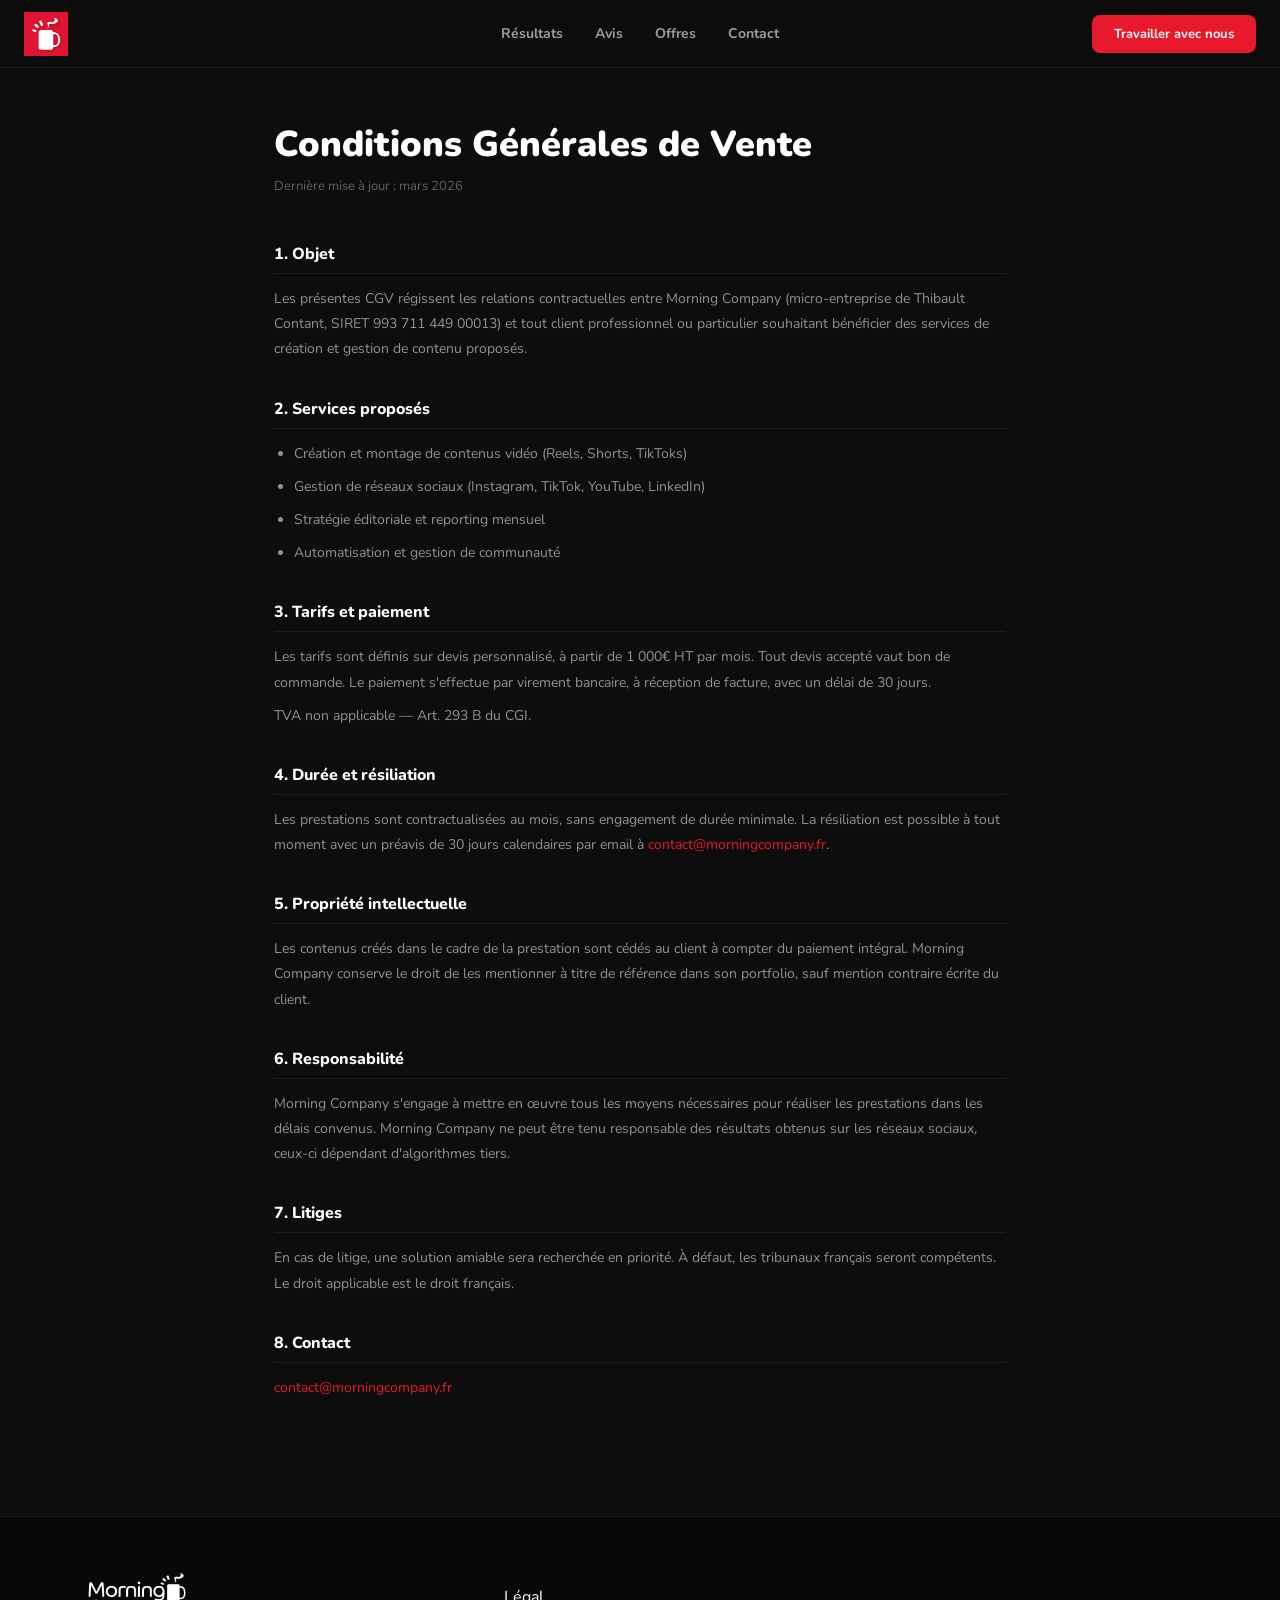
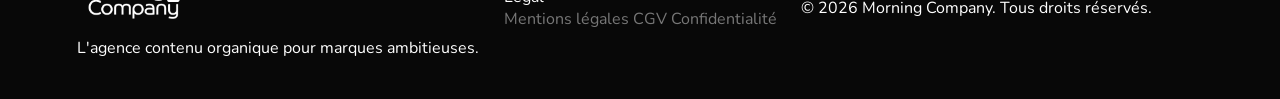
==== cgv.html @ da299df4 "feat: calendly embeded + navigation + legal terms" ====
<!DOCTYPE html>
<html lang="fr">
<head>
<meta charset="UTF-8">
<meta name="viewport" content="width=device-width, initial-scale=1.0">
<title>CGV - Morning Company</title>
<link rel="icon" type="image/png" href="images/morning/logo-tasse.png">
<link href="https://fonts.googleapis.com/css2?family=Nunito:wght@400;600;700;800;900&display=swap" rel="stylesheet">
<link rel="stylesheet" href="style.css">
<style>
.legal-page { max-width: 780px; margin: 0 auto; padding: 120px 24px 80px; }
.legal-page h1 { font-size: 36px; font-weight: 900; color: var(--white); margin-bottom: 8px; }
.legal-page .updated { font-size: 13px; color: rgba(255,255,255,.35); margin-bottom: 48px; }
.legal-section { margin-bottom: 36px; }
.legal-section h2 { font-size: 16px; font-weight: 800; color: var(--white); margin-bottom: 12px; padding-bottom: 8px; border-bottom: 1px solid var(--border); }
.legal-section p, .legal-section li { font-size: 14px; color: rgba(255,255,255,.55); line-height: 1.8; margin-bottom: 8px; }
.legal-section ul { padding-left: 20px; }
.legal-section a { color: var(--red); text-decoration: none; }
</style>
</head>
<body>
<nav id="navbar" class="scrolled">
  <a href="index.html" class="nav-logo">
    <img class="logo-desktop" src="images/morning/logo-tasse.png" alt="Morning Company">
  </a>
  <div class="nav-links">
    <a href="index.html#resultats">Résultats</a>
    <a href="index.html#avis-section">Avis</a>
    <a href="index.html#offres">Offres</a>
    <a href="index.html#contact">Contact</a>
  </div>
  <div class="nav-right">
    <a href="https://calendly.com/contact-morningcompany/30min" target="_blank" class="nav-cta">Travailler avec nous</a>
  </div>
</nav>

<div class="legal-page">
  <h1>Conditions Générales de Vente</h1>
  <p class="updated">Dernière mise à jour : mars 2026</p>

  <div class="legal-section">
    <h2>1. Objet</h2>
    <p>Les présentes CGV régissent les relations contractuelles entre Morning Company (micro-entreprise de Thibault Contant, SIRET 993 711 449 00013) et tout client professionnel ou particulier souhaitant bénéficier des services de création et gestion de contenu proposés.</p>
  </div>

  <div class="legal-section">
    <h2>2. Services proposés</h2>
    <ul>
      <li>Création et montage de contenus vidéo (Reels, Shorts, TikToks)</li>
      <li>Gestion de réseaux sociaux (Instagram, TikTok, YouTube, LinkedIn)</li>
      <li>Stratégie éditoriale et reporting mensuel</li>
      <li>Automatisation et gestion de communauté</li>
    </ul>
  </div>

  <div class="legal-section">
    <h2>3. Tarifs et paiement</h2>
    <p>Les tarifs sont définis sur devis personnalisé, à partir de 1 000€ HT par mois. Tout devis accepté vaut bon de commande. Le paiement s'effectue par virement bancaire, à réception de facture, avec un délai de 30 jours.</p>
    <p>TVA non applicable — Art. 293 B du CGI.</p>
  </div>

  <div class="legal-section">
    <h2>4. Durée et résiliation</h2>
    <p>Les prestations sont contractualisées au mois, sans engagement de durée minimale. La résiliation est possible à tout moment avec un préavis de 30 jours calendaires par email à <a href="mailto:contact@morningcompany.fr">contact@morningcompany.fr</a>.</p>
  </div>

  <div class="legal-section">
    <h2>5. Propriété intellectuelle</h2>
    <p>Les contenus créés dans le cadre de la prestation sont cédés au client à compter du paiement intégral. Morning Company conserve le droit de les mentionner à titre de référence dans son portfolio, sauf mention contraire écrite du client.</p>
  </div>

  <div class="legal-section">
    <h2>6. Responsabilité</h2>
    <p>Morning Company s'engage à mettre en œuvre tous les moyens nécessaires pour réaliser les prestations dans les délais convenus. Morning Company ne peut être tenu responsable des résultats obtenus sur les réseaux sociaux, ceux-ci dépendant d'algorithmes tiers.</p>
  </div>

  <div class="legal-section">
    <h2>7. Litiges</h2>
    <p>En cas de litige, une solution amiable sera recherchée en priorité. À défaut, les tribunaux français seront compétents. Le droit applicable est le droit français.</p>
  </div>

  <div class="legal-section">
    <h2>8. Contact</h2>
    <p><a href="mailto:contact@morningcompany.fr">contact@morningcompany.fr</a></p>
  </div>
</div>

<footer>
  <div class="footer-col">
    <div class="footer-logo"><img src="images/morning/logo-complet.png" alt="Morning Company"></div>
    <p class="footer-tagline">L'agence contenu organique pour marques ambitieuses.</p>
  </div>
  <div class="footer-col">
    <div class="footer-col-title">Légal</div>
    <a href="mentions-legales.html">Mentions légales</a>
    <a href="cgv.html">CGV</a>
    <a href="confidentialite.html">Confidentialité</a>
  </div>
  <div class="footer-bottom"><span>© 2026 Morning Company. Tous droits réservés.</span></div>
</footer>
</body>
</html>
---- style.css ----
@import url('https://fonts.googleapis.com/css2?family=Nunito:wght@400;500;600;700;800;900&display=swap');

:root {
  --red: #E8192C;
  --dark: #0D0D0D;
  --panel: #141414;
  --white: #fff;
  --gray: #F5F5F2;
  --border: rgba(255,255,255,0.07);
  --font: 'Nunito', sans-serif;
}
* { box-sizing: border-box; margin: 0; padding: 0; }
html { scroll-behavior: smooth; }
body { font-family: var(--font); background: var(--dark); color: var(--white); overflow-x: hidden; }

/* ── NAV : grid 3 colonnes pour centrage parfait ── */
nav {
  position: fixed; top: 0; left: 0; right: 0; z-index: 200;
  height: 68px; padding: 0 24px;
  display: flex;
  align-items: center;
  justify-content: space-between;
  transition: background .3s;
}
nav.scrolled { background: rgba(13,13,13,0.97); backdrop-filter: blur(14px); border-bottom: 1px solid var(--border); }
.nav-logo { text-decoration: none; display: flex; align-items: center; }
.logo-desktop { height: 44px; width: auto; display: block; object-fit: contain; }
.logo-mobile  { height: 44px; width: auto; display: none;  object-fit: contain; }
.nav-links {
  display: flex; gap: 32px;
  position: absolute; left: 50%; transform: translateX(-50%);
}
.nav-links a { font-size: 14px; font-weight: 700; color: rgba(255,255,255,.6); text-decoration: none; transition: color .2s; white-space: nowrap; }
.nav-links a:hover { color: var(--white); }
.nav-right { display: flex; align-items: center; gap: 10px; }
.nav-btn-client { font-size: 13px; font-weight: 700; color: rgba(255,255,255,.7); border: 1px solid rgba(255,255,255,.25); padding: 9px 18px; border-radius: 8px; text-decoration: none; transition: all .2s; white-space: nowrap; }
.nav-btn-client:hover { border-color: rgba(255,255,255,.6); color: var(--white); }
.nav-cta { font-size: 13px; font-weight: 700; background: var(--red); color: var(--white); padding: 10px 22px; border-radius: 8px; text-decoration: none; transition: opacity .2s; white-space: nowrap; }
.nav-cta:hover { opacity: .85; }
.nav-burger { display: none; flex-direction: column; gap: 5px; cursor: pointer; background: none; border: none; padding: 4px; }
.nav-burger span { width: 24px; height: 2px; background: var(--white); border-radius: 2px; display: block; }

/* ── HERO ── */
.hero {
  position: relative;
  width: 100vw;
  height: 100vh;
  display: flex; align-items: center; justify-content: center;
  text-align: center; overflow: hidden;
  margin: 0;
  padding: 0;
}

/* BG CAROUSEL - 3 lignes de vidéos */
.bg-carousel {
  position: absolute; inset: 0;
  overflow: hidden; z-index: 0;
  display: flex;
  flex-direction: column;
  gap: 8px;
  padding: 8px 0;
}
.bg-track {
  display: flex;
  flex-shrink: 0;
  gap: 8px;
  width: max-content;
  height: calc((100% - 24px) / 3);
}
.bg-track:nth-child(1) { animation: scrollBg1 50s linear infinite; }
.bg-track:nth-child(2) { animation: scrollBg2 65s linear infinite; }
.bg-track:nth-child(3) { animation: scrollBg3 55s linear infinite; }
@keyframes scrollBg1 { 0%{transform:translateX(0)} 100%{transform:translateX(-50%)} }
@keyframes scrollBg2 { 0%{transform:translateX(-50%)} 100%{transform:translateX(0)} }
@keyframes scrollBg3 { 0%{transform:translateX(0)} 100%{transform:translateX(-50%)} }
.bg-track video {
  height: 100%;
  width: auto;
  aspect-ratio: 9 / 16;
  object-fit: cover;
  flex-shrink: 0;
  filter: brightness(0.55);
  border-radius: 10px;
}
.bg-carousel::after {
  content: "";
  position: absolute; inset: 0;
  background: radial-gradient(circle at center, rgba(13,13,13,0.2) 20%, rgba(13,13,13,0.88) 80%);
}

/* Overlays */
.hero-ov-dark   { position: absolute; inset: 0; background: rgba(0,0,0,.25); z-index: 2; }
.hero-ov-sides  { position: absolute; inset: 0; z-index: 2; background: linear-gradient(to right, rgba(13,13,13,.9) 0%, rgba(13,13,13,.1) 20%, transparent 40%, transparent 60%, rgba(13,13,13,.1) 80%, rgba(13,13,13,.9) 100%); }
.hero-ov-bottom { position: absolute; bottom: 0; left: 0; right: 0; height: 200px; z-index: 2; background: linear-gradient(to bottom, transparent, var(--dark)); }

/* Contenu hero */
.hero-content { position: relative; z-index: 10; padding: 0 5%; max-width: 860px; }
.hero h1 { font-weight: 900; font-size: clamp(32px, 4vw, 58px); line-height: 1.08; letter-spacing: -.02em; color: var(--white); margin-bottom: 18px; max-width: 560px; margin-left: auto; margin-right: auto; }
.hero h1 em { color: var(--red); font-style: normal; display: block; }
.hero-sub { font-size: clamp(12px, 1.1vw, 14px); color: rgba(255,255,255,.5); line-height: 1.4; max-width: 600px; margin: 0 auto 36px; white-space: nowrap; overflow: hidden; text-overflow: ellipsis; }
.hero-btns { display: flex; gap: 12px; justify-content: center; flex-wrap: wrap; }
.btn-red { font-size: 14px; font-weight: 700; background: var(--red); color: var(--white); padding: 14px 26px; border-radius: 8px; text-decoration: none; transition: opacity .2s; }
.btn-red:hover { opacity: .85; }
.btn-ghost { font-size: 14px; font-weight: 600; color: rgba(255,255,255,.65); border: 1px solid rgba(255,255,255,.2); padding: 14px 26px; border-radius: 8px; text-decoration: none; transition: all .2s; }
.btn-ghost:hover { border-color: rgba(255,255,255,.5); color: var(--white); }

/* Scroll hint */
.scroll-hint { position: absolute; bottom: 32px; left: 50%; transform: translateX(-50%); z-index: 10; transition: opacity .5s; }
.scroll-hint.hidden { opacity: 0; pointer-events: none; }
.scroll-arrow-wrap { width: 40px; height: 40px; border-radius: 50%; background: rgba(255,255,255,.1); border: 1px solid rgba(255,255,255,.2); display: flex; align-items: center; justify-content: center; animation: bounce 2s infinite; }
.scroll-arrow { width: 10px; height: 10px; border-right: 2px solid rgba(255,255,255,.7); border-bottom: 2px solid rgba(255,255,255,.7); transform: rotate(45deg); margin-top: -3px; }
@keyframes bounce { 0%,100%{transform:translateY(0)} 50%{transform:translateY(4px)} }
@keyframes fadeUp { from{opacity:0;transform:translateY(20px)} to{opacity:1;transform:translateY(0)} }

/* ── STATS ── */
.stats-bar { background: #111; border-top: 1px solid rgba(255,255,255,.05); padding: 28px 6%; display: flex; justify-content: space-around; flex-wrap: wrap; gap: 20px; }
.stat { text-align: center; }
.stat-n { font-weight: 900; font-size: 26px; color: var(--red); }
.stat-l { font-size: 12px; color: rgba(255,255,255,.3); margin-top: 4px; }

/* ── SECTIONS ── */
section { padding: 80px 6%; }
.section-dark { background: #0a0a0a; }
.section-gray { background: var(--gray); }
.s-label { font-size: 11px; font-weight: 700; text-transform: uppercase; letter-spacing: .12em; color: var(--red); margin-bottom: 10px; }
.s-label-w { color: rgba(255,255,255,.4); }
.s-label-dk { color: var(--red); }
.s-title { font-weight: 900; font-size: clamp(24px, 3.2vw, 46px); line-height: 1.1; margin-bottom: 14px; }
.s-title-w { color: var(--white); }
.s-title-dk { color: var(--dark); }
.s-sub { font-size: 15px; color: rgba(255,255,255,.4); line-height: 1.7; max-width: 520px; margin-bottom: 44px; }
.s-sub-dk { color: #666; }

/* ── SERVICES ── */
.svc-grid { display: grid; grid-template-columns: 1fr 1fr; gap: 0; border: 1px solid var(--border); border-radius: 16px; overflow: hidden; }
.svc { padding: 32px; border-right: 1px solid var(--border); border-bottom: 1px solid var(--border); transition: background .2s; }
.svc:hover { background: rgba(255,255,255,.03); }
.svc:nth-child(2n) { border-right: none; }
.svc:nth-child(3), .svc:nth-child(4) { border-bottom: none; }
.svc-icon { font-size: 24px; margin-bottom: 14px; }
.svc-name { font-size: 16px; font-weight: 800; color: var(--white); margin-bottom: 8px; }
.svc-desc { font-size: 13px; color: rgba(255,255,255,.4); line-height: 1.7; }

/* ── PORTFOLIO ── */
.port-grid { display: grid; grid-template-columns: repeat(auto-fill, minmax(170px, 1fr)); gap: 14px; }
.port-card { aspect-ratio: 9/16; border-radius: 14px; overflow: hidden; position: relative; cursor: pointer; background: #1a1a1a; transition: transform .25s, box-shadow .25s; }
.port-card:hover { transform: scale(1.03); box-shadow: 0 12px 40px rgba(0,0,0,.5); }
.port-thumb { position: absolute; inset: 0; width: 100%; height: 100%; object-fit: cover; object-position: center center; display: block; background: #1a1a1a; }
.port-bg-fallback { position: absolute; inset: 0; }
.port-overlay { position: absolute; inset: 0; z-index: 2; background: linear-gradient(to top, rgba(0,0,0,.9) 0%, transparent 50%); display: flex; flex-direction: column; justify-content: flex-end; padding: 14px; pointer-events: none; }
.port-client-name { font-size: 10px; color: rgba(255,255,255,.5); text-transform: uppercase; letter-spacing: .08em; margin-bottom: 3px; }
.port-stat { font-weight: 900; font-size: 20px; color: var(--white); line-height: 1; }
.port-label { font-size: 10px; color: rgba(255,255,255,.4); }
.port-card-cursor { position: absolute; inset: 0; z-index: 3; display: flex; align-items: center; justify-content: center; opacity: 0; transition: opacity .2s; pointer-events: none; }
.port-card-cursor-circle { width: 64px; height: 64px; border-radius: 50%; background: rgba(232,25,44,.9); display: flex; align-items: center; justify-content: center; font-size: 11px; font-weight: 800; color: var(--white); text-transform: uppercase; }
.port-card:hover .port-card-cursor { opacity: 1; }

/* ── POPUP ── */
.popup { position: fixed; inset: 0; z-index: 500; background: rgba(0,0,0,.93); backdrop-filter: blur(10px); display: none; flex-direction: column; }
.popup.open { display: flex; animation: fadeIn .2s ease; }
@keyframes fadeIn { from{opacity:0} to{opacity:1} }
.popup-hd { display: flex; align-items: center; justify-content: space-between; padding: 20px 5%; border-bottom: 1px solid var(--border); flex-shrink: 0; }
.popup-name { font-weight: 900; font-size: 22px; color: var(--white); }
.popup-meta { font-size: 13px; color: rgba(255,255,255,.4); margin-top: 3px; }
.popup-close { width: 40px; height: 40px; border-radius: 50%; background: rgba(255,255,255,.08); border: none; cursor: pointer; color: var(--white); font-size: 18px; display: flex; align-items: center; justify-content: center; transition: background .2s; }
.popup-close:hover { background: rgba(232,25,44,.6); }
.popup-body { flex: 1; overflow-y: auto; padding: 28px 5%; }
.popup-stats { display: flex; gap: 14px; flex-wrap: wrap; margin-bottom: 28px; }
.popup-stat { background: rgba(255,255,255,.05); border: 1px solid var(--border); border-radius: 10px; padding: 14px 20px; }
.popup-stat-n { font-weight: 900; font-size: 22px; color: var(--red); }
.popup-stat-l { font-size: 11px; color: rgba(255,255,255,.4); margin-top: 3px; }
.popup-vids-title { font-size: 12px; font-weight: 700; color: rgba(255,255,255,.4); text-transform: uppercase; letter-spacing: .1em; margin-bottom: 16px; }
.popup-vids-grid { display: grid; grid-template-columns: repeat(auto-fill, minmax(160px, 1fr)); gap: 12px; }
.popup-vid-card { aspect-ratio: 9/16; border-radius: 12px; overflow: hidden; position: relative; background: #1a1a1a; cursor: pointer; transition: transform .2s; }
.popup-vid-card:hover { transform: scale(1.03); }
.popup-vid-thumb { position: absolute; inset: 0; width: 100%; height: 100%; object-fit: cover; display: block; }
.popup-vid-card-ov { position: absolute; inset: 0; background: linear-gradient(to top, rgba(0,0,0,.7) 0%, transparent 50%); pointer-events: none; }
.popup-vid-play { position: absolute; top: 50%; left: 50%; transform: translate(-50%,-50%); width: 48px; height: 48px; border-radius: 50%; background: rgba(232,25,44,.9); display: flex; align-items: center; justify-content: center; opacity: 0; transition: opacity .2s; pointer-events: none; }
.popup-vid-play::after { content: ''; border-left: 16px solid #fff; border-top: 10px solid transparent; border-bottom: 10px solid transparent; margin-left: 3px; }
.popup-vid-card:hover .popup-vid-play { opacity: 1; }
.popup-vid-iframe { position: absolute; inset: 0; width: 100%; height: 100%; border: none; display: none; }
.popup-vid-card.playing .popup-vid-iframe { display: block; }
.popup-vid-card.playing .popup-vid-thumb, .popup-vid-card.playing .popup-vid-card-ov, .popup-vid-card.playing .popup-vid-play { display: none; }
.popup-loading { grid-column: 1/-1; text-align: center; padding: 40px; color: rgba(255,255,255,.4); font-size: 14px; }
.popup-no-vids { grid-column: 1/-1; border-radius: 12px; padding: 48px; text-align: center; background: rgba(255,255,255,.04); border: 1px dashed rgba(255,255,255,.1); }
.popup-no-vids p { font-size: 14px; color: rgba(255,255,255,.4); }

/* ── AVIS ── */
.avis-wrap { overflow: hidden; padding: 20px 0; }
.avis-track { display: flex; gap: 20px; width: max-content; animation: scrollAvis 40s linear infinite; align-items: center; padding: 10px 0; }
.avis-track:hover { animation-play-state: paused; }
@keyframes scrollAvis { 0%{transform:translateX(0)} 100%{transform:translateX(-50%)} }
.avis-img { flex-shrink: 0; height: 275px; width: auto; border-radius: 14px; object-fit: contain; background: var(--white); box-shadow: 0 4px 24px rgba(0,0,0,.08); cursor: pointer; transition: transform .3s ease, box-shadow .3s ease; }
.avis-img:hover { transform: scale(1.06); box-shadow: 0 12px 40px rgba(0,0,0,.18); }

/* ── OFFRES ── */
.pricing-wrap { display: grid; grid-template-columns: 1fr 1fr; gap: 1px; background: var(--border); border: 1px solid var(--border); border-radius: 16px; overflow: hidden; max-width: 960px; margin: 0 auto; }
.pricing-col { background: var(--panel); padding: 36px; }
.pricing-col-left { display: flex; flex-direction: column; justify-content: flex-start; }
.pricing-headline { font-weight: 900; font-size: clamp(18px, 2.5vw, 28px); color: var(--white); margin-bottom: 10px; line-height: 1.2; }
.pricing-headline em { color: var(--red); font-style: normal; }
.pricing-tagline { font-size: 14px; color: rgba(255,255,255,.45); line-height: 1.7; margin-bottom: 28px; }
.pricing-cta { display: inline-flex; align-items: center; gap: 8px; background: var(--red); color: var(--white); font-weight: 700; font-size: 14px; padding: 14px 24px; border-radius: 9px; text-decoration: none; transition: opacity .2s; width: fit-content; }
.pricing-cta:hover { opacity: .85; }
.pricing-col-right { display: flex; flex-direction: column; gap: 12px; }
.pricing-feat { display: flex; align-items: flex-start; gap: 12px; padding: 14px; background: rgba(255,255,255,.03); border: 1px solid var(--border); border-radius: 10px; transition: border-color .2s; }
.pricing-feat:hover { border-color: rgba(232,25,44,.25); }
.pricing-feat-icon { font-size: 18px; flex-shrink: 0; margin-top: 1px; }
.pricing-feat-text { font-size: 13px; font-weight: 600; color: var(--white); line-height: 1.5; }
.pricing-feat-sub { font-size: 12px; color: rgba(255,255,255,.4); margin-top: 2px; }

/* ── FAQ ── */
.faq-section { background: var(--gray); }
.faq-section .s-title { color: var(--dark); }
.faq-section .s-label { color: var(--red); }
.faq-grid {
  display: grid;
  grid-template-columns: 1fr 1fr;
  gap: 12px;
  margin-bottom: 40px;
}
.faq-col {
  display: flex;
  flex-direction: column;
  gap: 12px;
}
.faq-item {
  background: var(--white);
  border: 1px solid #e5e5e5;
  border-radius: 12px;
  overflow: hidden;
  cursor: pointer;
  transition: border-color .2s;
}
.faq-item:hover { border-color: #ccc; }
.faq-item.open { border-color: var(--red); }
.faq-q {
  font-weight: 700; font-size: 14px; color: var(--dark);
  display: flex; justify-content: space-between; align-items: center;
  gap: 8px; padding: 18px 20px;
}
.faq-q-chevron {
  flex-shrink: 0; color: var(--red); font-size: 11px;
  transition: transform .25s; display: inline-block;
}
.faq-item.open .faq-q-chevron { transform: rotate(180deg); }
.faq-a {
  font-size: 13px; color: #666; line-height: 1.7;
  max-height: 0; overflow: hidden;
  padding: 0 20px;
  transition: max-height .3s ease, padding .3s ease;
}
.faq-item.open .faq-a {
  max-height: 300px;
  padding: 0 20px 18px;
}
.faq-contact { background: var(--dark); border-radius: 14px; padding: 32px; display: flex; align-items: center; justify-content: space-between; flex-wrap: wrap; gap: 20px; }
.faq-contact-text { font-weight: 900; font-size: clamp(18px,2.5vw,26px); color: var(--white); margin-bottom: 6px; }
.faq-contact-sub { font-size: 14px; color: rgba(255,255,255,.45); }
.faq-contact-actions { display: flex; gap: 10px; flex-wrap: wrap; }
.faq-btn-cal { font-size: 14px; font-weight: 700; background: var(--red); color: var(--white); padding: 12px 22px; border-radius: 8px; text-decoration: none; transition: opacity .2s; }
.faq-btn-cal:hover { opacity: .85; }
.faq-btn-mail { font-size: 14px; font-weight: 700; background: transparent; color: var(--white); border: 1px solid rgba(255,255,255,.2); padding: 12px 22px; border-radius: 8px; text-decoration: none; transition: all .2s; }
.faq-btn-mail:hover { border-color: rgba(255,255,255,.5); }

/* ── FOOTER ── */
footer { background: #080808; padding: 40px 6%; display: grid; grid-template-columns: 1fr auto 1fr; align-items: center; gap: 24px; border-top: 1px solid var(--border); }
.footer-logo img { height: 80px; width: auto; object-fit: contain; display: block; }
.footer-sub { font-size: 11px; color: rgba(255,255,255,.22); margin-top: 6px; line-height: 1.6; }
.footer-links { display: flex; gap: 18px; flex-wrap: wrap; align-items: center; }
.footer-links a { font-size: 12px; color: rgba(255,255,255,.3); text-decoration: none; transition: color .2s; }
.footer-links a:hover { color: var(--white); }
.footer-socials { display: flex; gap: 10px; }
.footer-social { width: 40px; height: 40px; border-radius: 8px; background: rgba(255,255,255,.06); border: 1px solid var(--border); display: flex; align-items: center; justify-content: center; text-decoration: none; transition: background .25s, color .25s, border-color .25s, transform .2s; color: rgba(255,255,255,.5); }
.footer-social:hover { background: rgba(232,25,44,.15); border-color: rgba(232,25,44,.5); color: var(--white); transform: translateY(-2px); }

/* ── RESPONSIVE ── */
@media (max-width: 900px) {
  nav { grid-template-columns: auto 1fr auto; }
  .nav-links { display: none; }
  .nav-burger { display: flex; }
  .logo-desktop { display: none; }
  .logo-mobile { display: block; }
  .nav-links.open { display: flex !important; flex-direction: column; position: fixed; top: 68px; left: 0; right: 0; background: rgba(13,13,13,.98); padding: 24px 5% 32px; gap: 24px; border-bottom: 1px solid var(--border); z-index: 199; justify-content: flex-start; }
  .svc-grid { grid-template-columns: 1fr; }
  .svc:nth-child(2n) { border-right: 1px solid var(--border); }
  .svc:nth-child(3) { border-bottom: 1px solid var(--border); }
  .pricing-wrap { grid-template-columns: 1fr; }
  .faq-grid { grid-template-columns: 1fr; }
}
@media (max-width: 560px) {
  .hero h1 { font-size: clamp(28px, 8vw, 44px); }
  .nav-btn-client { display: none; }
  footer { grid-template-columns: 1fr 1fr; } .footer-col:first-child { grid-column: 1 / -1; } .footer-bottom { text-align: center; }
  
  .port-grid { grid-template-columns: repeat(auto-fill, minmax(130px, 1fr)); }
  .avis-img { height: 200px; }
}

.footer-discord {
  display: inline-flex; align-items: center; gap: 8px;
  background: #5865F2; color: #fff;
  font-family: var(--font); font-weight: 700; font-size: 13px;
  padding: 10px 18px; border-radius: 8px; margin-top: 6px;
  text-decoration: none; transition: opacity .2s, transform .2s;
  width: fit-content;
}
/* Optimisation connexion lente */
@media (prefers-reduced-motion: reduce) {
  .bg-track, .avis-track { animation-duration: 0.01ms !important; }
  * { transition-duration: 0.01ms !important; }
}
/* Image placeholder pendant chargement */
.port-thumb { background: #1a1a1a; }
.port-card[data-loaded="false"] .port-thumb { opacity: 0; }

/* Services sur section-gray - variante fond blanc */
.svc-light { background: var(--white) !important; border-color: #e5e5e5 !important; }
.svc-name-dk { color: var(--dark) !important; }
.svc-desc-dk { color: #666 !important; }

/* Footer - forcer blanc sur tous les liens */
footer a { color: rgba(255,255,255,.45); text-decoration: none; }
footer a:visited { color: rgba(255,255,255,.45); }
footer a:hover { color: var(--white); }
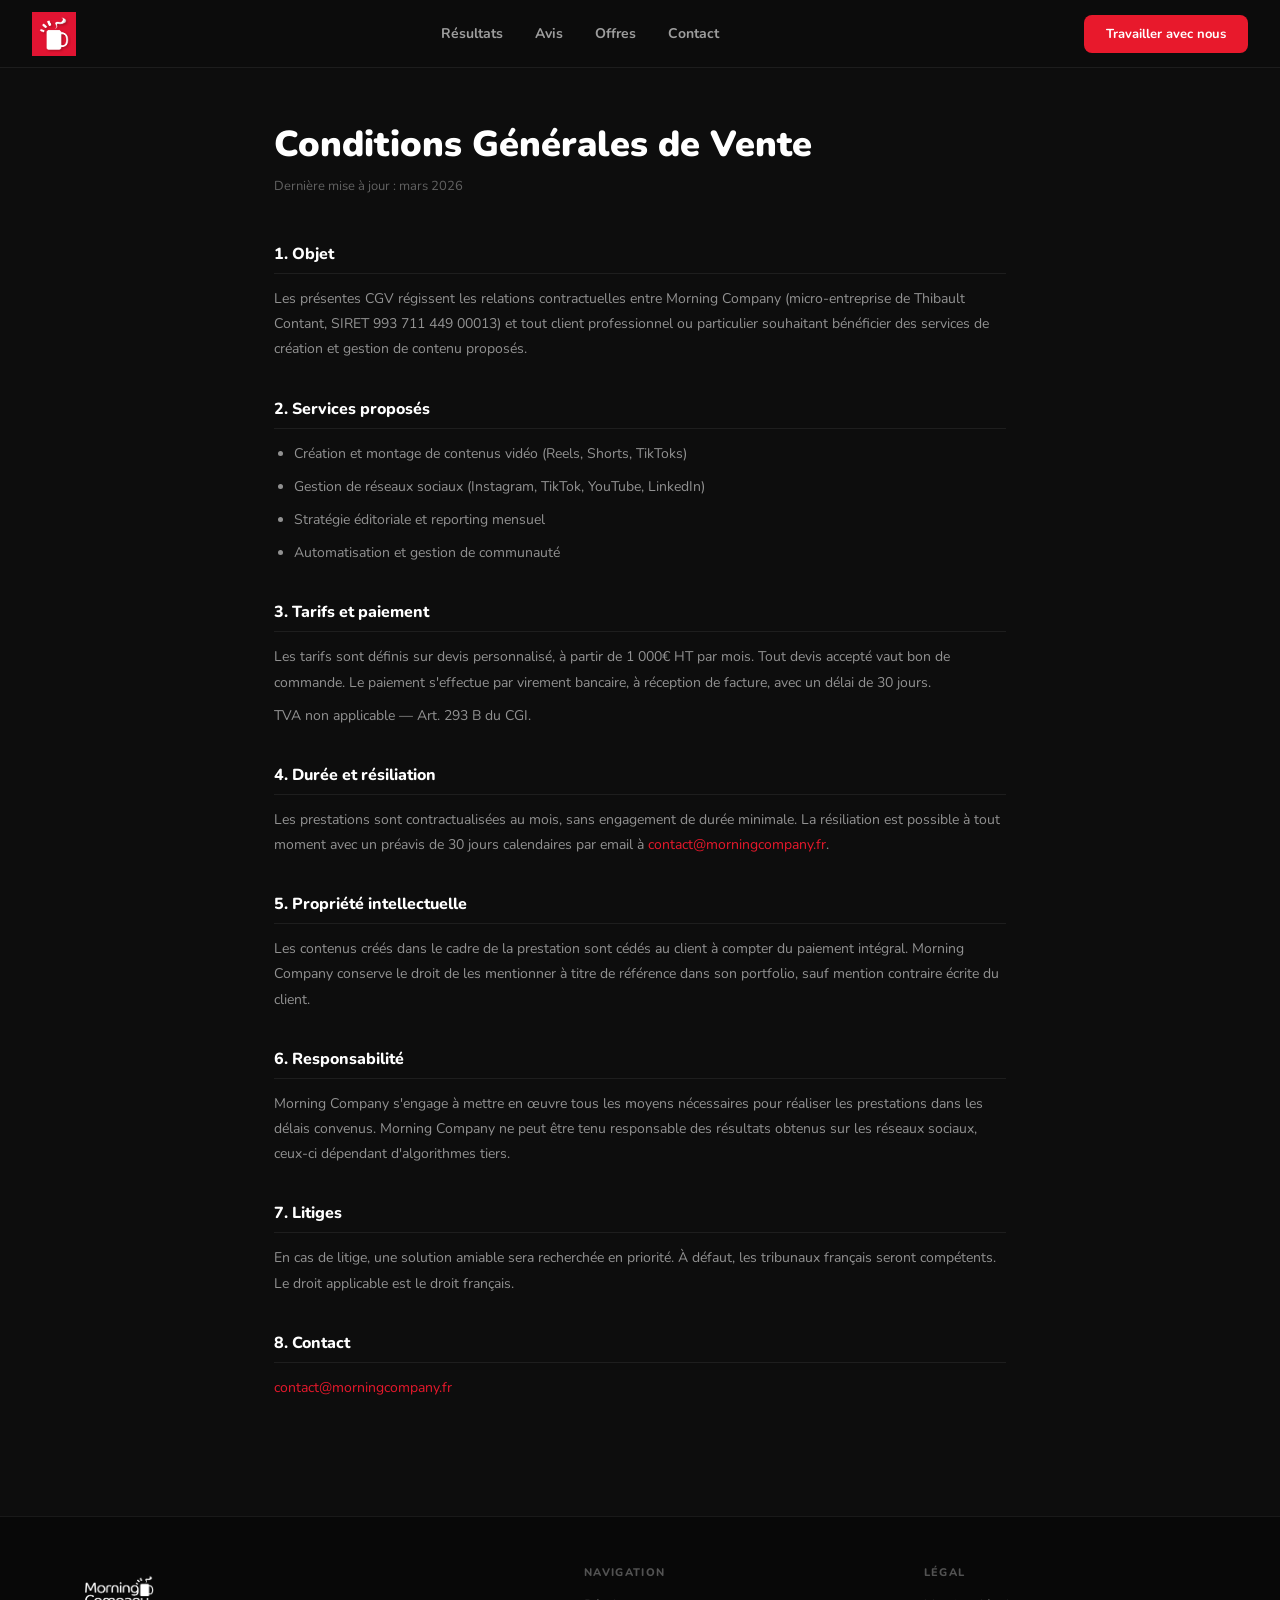
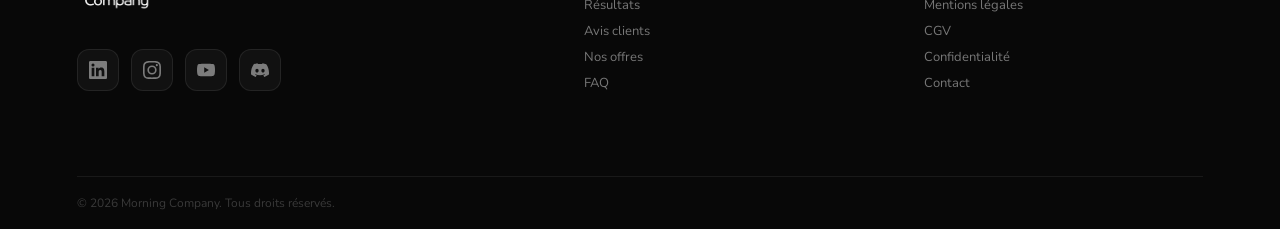
==== commit 75716d90: "feat: header and footer in others files" ====
--- a/cgv.html
+++ b/cgv.html
@@ -19,21 +19,8 @@
 </style>
 </head>
 <body>
-<nav id="navbar" class="scrolled">
-  <a href="index.html" class="nav-logo">
-    <img class="logo-desktop" src="images/morning/logo-tasse.png" alt="Morning Company">
-  </a>
-  <div class="nav-links">
-    <a href="index.html#resultats">Résultats</a>
-    <a href="index.html#avis-section">Avis</a>
-    <a href="index.html#offres">Offres</a>
-    <a href="index.html#contact">Contact</a>
-  </div>
-  <div class="nav-right">
-    <a href="https://calendly.com/contact-morningcompany/30min" target="_blank" class="nav-cta">Travailler avec nous</a>
-  </div>
-</nav>
-
+<script src="load.js"></script>
+<div id="header"></div>
 <div class="legal-page">
   <h1>Conditions Générales de Vente</h1>
   <p class="updated">Dernière mise à jour : mars 2026</p>
@@ -84,19 +71,7 @@
     <p><a href="mailto:contact@morningcompany.fr">contact@morningcompany.fr</a></p>
   </div>
 </div>
+  <div id="footer"></div>
 
-<footer>
-  <div class="footer-col">
-    <div class="footer-logo"><img src="images/morning/logo-complet.png" alt="Morning Company"></div>
-    <p class="footer-tagline">L'agence contenu organique pour marques ambitieuses.</p>
-  </div>
-  <div class="footer-col">
-    <div class="footer-col-title">Légal</div>
-    <a href="mentions-legales.html">Mentions légales</a>
-    <a href="cgv.html">CGV</a>
-    <a href="confidentialite.html">Confidentialité</a>
-  </div>
-  <div class="footer-bottom"><span>© 2026 Morning Company. Tous droits réservés.</span></div>
-</footer>
 </body>
 </html>
--- a/style.css
+++ b/style.css
@@ -13,313 +13,347 @@
 html { scroll-behavior: smooth; }
 body { font-family: var(--font); background: var(--dark); color: var(--white); overflow-x: hidden; }
 
-/* ── NAV : grid 3 colonnes pour centrage parfait ── */
+/* ── NAV ── */
 nav {
   position: fixed; top: 0; left: 0; right: 0; z-index: 200;
-  height: 68px; padding: 0 24px;
-  display: flex;
+  height: 68px; padding: 0 32px;
+  display: grid;
+  grid-template-columns: auto 1fr auto;
   align-items: center;
-  justify-content: space-between;
+  gap: 24px;
   transition: background .3s;
 }
 nav.scrolled { background: rgba(13,13,13,0.97); backdrop-filter: blur(14px); border-bottom: 1px solid var(--border); }
 .nav-logo { text-decoration: none; display: flex; align-items: center; }
 .logo-desktop { height: 44px; width: auto; display: block; object-fit: contain; }
 .logo-mobile  { height: 44px; width: auto; display: none;  object-fit: contain; }
-.nav-links {
-  display: flex; gap: 32px;
-  position: absolute; left: 50%; transform: translateX(-50%);
-}
+.nav-links { display: flex; gap: 32px; justify-content: center; }
 .nav-links a { font-size: 14px; font-weight: 700; color: rgba(255,255,255,.6); text-decoration: none; transition: color .2s; white-space: nowrap; }
 .nav-links a:hover { color: var(--white); }
-.nav-right { display: flex; align-items: center; gap: 10px; }
-.nav-btn-client { font-size: 13px; font-weight: 700; color: rgba(255,255,255,.7); border: 1px solid rgba(255,255,255,.25); padding: 9px 18px; border-radius: 8px; text-decoration: none; transition: all .2s; white-space: nowrap; }
-.nav-btn-client:hover { border-color: rgba(255,255,255,.6); color: var(--white); }
+.nav-right { display: flex; align-items: center; gap: 12px; justify-content: flex-end; }
 .nav-cta { font-size: 13px; font-weight: 700; background: var(--red); color: var(--white); padding: 10px 22px; border-radius: 8px; text-decoration: none; transition: opacity .2s; white-space: nowrap; }
 .nav-cta:hover { opacity: .85; }
-.nav-burger { display: none; flex-direction: column; gap: 5px; cursor: pointer; background: none; border: none; padding: 4px; }
+.nav-burger {
+  display: none;
+  flex-direction: column;
+  gap: 6px;
+  cursor: pointer;
+  background: none;
+  border: none;
+  padding: 4px;
+}
 .nav-burger span { width: 24px; height: 2px; background: var(--white); border-radius: 2px; display: block; }
 
 /* ── HERO ── */
 .hero {
-  position: relative;
-  width: 100vw;
-  height: 100vh;
+  position: relative; width: 100%; height: 100vh;
   display: flex; align-items: center; justify-content: center;
   text-align: center; overflow: hidden;
-  margin: 0;
-  padding: 0;
-}
-
-/* BG CAROUSEL - 3 lignes de vidéos */
-.bg-carousel {
-  position: absolute; inset: 0;
-  overflow: hidden; z-index: 0;
+}
+.bg-carousel { position: absolute; inset: 0; overflow: hidden; z-index: 0; display: flex; flex-direction: column; gap: 8px; padding: 8px 0; }
+.bg-track { display: flex; flex: 1; width: max-content; gap: 8px; }
+.bg-track:nth-child(1) { animation: scrollBg  50s linear infinite; }
+.bg-track:nth-child(2) { animation: scrollBg2 60s linear infinite; }
+.bg-track:nth-child(3) { animation: scrollBg  55s linear infinite; }
+.bg-track video { height: 100%; width: auto; aspect-ratio: 9/16; object-fit: cover; flex-shrink: 0; border-radius: 14px; filter: brightness(0.55); }
+@keyframes scrollBg  { 0%{transform:translateX(0)} 100%{transform:translateX(-50%)} }
+@keyframes scrollBg2 { 0%{transform:translateX(-50%)} 100%{transform:translateX(0)} }
+.bg-carousel::after { content:""; position:absolute; inset:0; background:radial-gradient(ellipse at center, rgba(13,13,13,0.4) 0%, rgba(13,13,13,0.85) 70%); z-index:1; }
+.hero-ov-dark   { position:absolute; inset:0; background:rgba(0,0,0,.25); z-index:2; }
+.hero-ov-sides  { position:absolute; inset:0; z-index:2; background:linear-gradient(to right, rgba(13,13,13,.9) 0%, rgba(13,13,13,.1) 20%, transparent 40%, transparent 60%, rgba(13,13,13,.1) 80%, rgba(13,13,13,.9) 100%); }
+.hero-ov-bottom { position:absolute; bottom:0; left:0; right:0; height:200px; z-index:2; background:linear-gradient(to bottom, transparent, var(--dark)); }
+.hero-content { position:relative; z-index:10; padding:0 5%; max-width:860px; }
+.hero h1 { font-weight:900; font-size:clamp(32px,4.2vw,64px); line-height:1.08; letter-spacing:-.02em; color:var(--white); margin-bottom:18px; white-space:nowrap; }
+.hero h1 em { color:var(--red); font-style:normal; display:block; }
+.hero-sub { font-size:clamp(13px,1.1vw,16px); color:rgba(255,255,255,.5); line-height:1.6; margin:0 auto 32px; white-space:nowrap; }
+.hero-btns { display:flex; gap:12px; justify-content:center; flex-wrap:wrap; }
+.btn-red { font-size:14px; font-weight:700; background:var(--red); color:var(--white); padding:14px 26px; border-radius:8px; text-decoration:none; transition:opacity .2s; }
+.btn-red:hover { opacity:.85; }
+.btn-ghost { font-size:14px; font-weight:600; color:rgba(255,255,255,.65); border:1px solid rgba(255,255,255,.2); padding:14px 26px; border-radius:8px; text-decoration:none; transition:all .2s; }
+.btn-ghost:hover { border-color:rgba(255,255,255,.5); color:var(--white); }
+.scroll-hint { position:absolute; bottom:32px; left:50%; transform:translateX(-50%); z-index:10; transition:opacity .5s; }
+.scroll-hint.hidden { opacity:0; pointer-events:none; }
+.scroll-arrow-wrap { width:40px; height:40px; border-radius:50%; background:rgba(255,255,255,.1); border:1px solid rgba(255,255,255,.2); display:flex; align-items:center; justify-content:center; animation:bounce 2s infinite; }
+.scroll-arrow { width:10px; height:10px; border-right:2px solid rgba(255,255,255,.7); border-bottom:2px solid rgba(255,255,255,.7); transform:rotate(45deg); margin-top:-3px; }
+@keyframes bounce { 0%,100%{transform:translateY(0)} 50%{transform:translateY(4px)} }
+@keyframes fadeUp { from{opacity:0;transform:translateY(20px)} to{opacity:1;transform:translateY(0)} }
+
+/* ── STATS ── */
+.stats-bar { background:#111; border-top:1px solid rgba(255,255,255,.05); padding:28px 6%; display:flex; justify-content:space-around; flex-wrap:wrap; gap:20px; }
+.stat { text-align:center; }
+.stat-n { font-weight:900; font-size:26px; color:var(--red); }
+.stat-l { font-size:12px; color:rgba(255,255,255,.3); margin-top:4px; }
+
+/* ── SECTIONS ── */
+section { padding:80px 6%; }
+.section-dark { background:#0a0a0a; }
+.section-gray { background:var(--gray); }
+.s-label { font-size:11px; font-weight:700; text-transform:uppercase; letter-spacing:.12em; color:var(--red); margin-bottom:10px; }
+.s-label-w { color:rgba(255,255,255,.4); }
+.s-label-dk { color:var(--red); }
+.s-title { font-weight:900; font-size:clamp(24px,3.2vw,46px); line-height:1.1; margin-bottom:14px; }
+.s-title-w { color:var(--white); }
+.s-title-dk { color:var(--dark); }
+.s-sub { font-size:15px; color:rgba(255,255,255,.4); line-height:1.7; max-width:520px; margin-bottom:44px; }
+.s-sub-dk { color:#666; }
+
+/* ── SERVICES ── */
+.svc-grid { display:grid; grid-template-columns:repeat(auto-fill, minmax(260px,1fr)); gap:12px; }
+.svc { padding:28px; border-radius:12px; border:1px solid var(--border); transition:background .2s; }
+.svc:hover { background:rgba(255,255,255,.03); }
+.svc-light { background:var(--white) !important; border:1px solid #e5e5e5 !important; }
+.svc-light:hover { background:#f9f9f9 !important; }
+.svc-icon { font-size:24px; margin-bottom:14px; }
+.svc-name { font-size:16px; font-weight:800; color:var(--white); margin-bottom:8px; }
+.svc-name-dk { color:var(--dark) !important; }
+.svc-desc { font-size:13px; color:rgba(255,255,255,.4); line-height:1.7; }
+.svc-desc-dk { color:#666 !important; }
+
+/* ── PORTFOLIO ── */
+.port-grid { display:grid; grid-template-columns:repeat(auto-fill, minmax(170px,1fr)); gap:14px; }
+.port-card { aspect-ratio:9/16; border-radius:14px; overflow:hidden; position:relative; cursor:pointer; background:#1a1a1a; transition:transform .25s, box-shadow .25s; }
+.port-card:hover { transform:scale(1.03); box-shadow:0 12px 40px rgba(0,0,0,.5); }
+.port-thumb { position:absolute; inset:0; width:100%; height:100%; object-fit:cover; display:block; background:#1a1a1a; }
+.port-overlay { position:absolute; inset:0; z-index:2; background:linear-gradient(to top, rgba(0,0,0,.9) 0%, transparent 50%); display:flex; flex-direction:column; justify-content:flex-end; padding:14px; pointer-events:none; }
+.port-client-name { font-size:10px; color:rgba(255,255,255,.5); text-transform:uppercase; letter-spacing:.08em; margin-bottom:3px; }
+.port-stat { font-weight:900; font-size:20px; color:var(--white); line-height:1; }
+.port-label { font-size:10px; color:rgba(255,255,255,.4); }
+.port-card-cursor { position:absolute; inset:0; z-index:3; display:flex; align-items:center; justify-content:center; opacity:0; transition:opacity .2s; pointer-events:none; }
+.port-card-cursor-circle { width:64px; height:64px; border-radius:50%; background:rgba(232,25,44,.9); display:flex; align-items:center; justify-content:center; font-size:18px; color:var(--white); }
+.port-card:hover .port-card-cursor { opacity:1; }
+
+/* ── AVIS ── */
+.avis-wrap { overflow:hidden; padding:10px 0; }
+.avis-track { display:flex; gap:20px; width:max-content; animation:scrollAvis 40s linear infinite; align-items:center; }
+.avis-track:hover { animation-play-state:paused; }
+@keyframes scrollAvis { 0%{transform:translateX(0)} 100%{transform:translateX(-50%)} }
+.avis-img { flex-shrink:0; height:275px; width:auto; border-radius:14px; object-fit:contain; background:var(--white); box-shadow:0 4px 24px rgba(0,0,0,.08); cursor:pointer; transition:transform .3s ease, box-shadow .3s ease; }
+.avis-img:hover { transform:scale(1.06); box-shadow:0 12px 40px rgba(0,0,0,.18); }
+
+/* ── OFFRES ── */
+.pricing-wrap { display:grid; grid-template-columns:1fr 1fr; gap:1px; background:var(--border); border:1px solid var(--border); border-radius:16px; overflow:hidden; max-width:960px; margin:0 auto; }
+.pricing-col { background:var(--panel); padding:36px; }
+.pricing-col-left { display:flex; flex-direction:column; justify-content:flex-start; }
+.pricing-headline { font-weight:900; font-size:clamp(18px,2.5vw,28px); color:var(--white); margin-bottom:10px; line-height:1.2; }
+.pricing-headline em { color:var(--red); font-style:normal; }
+.pricing-tagline { font-size:14px; color:rgba(255,255,255,.45); line-height:1.7; margin-bottom:16px; }
+.pricing-col-right { display:flex; flex-direction:column; gap:10px; }
+.pricing-feat { display:flex; align-items:flex-start; gap:12px; padding:12px; background:rgba(255,255,255,.03); border:1px solid var(--border); border-radius:10px; transition:border-color .2s; }
+.pricing-feat:hover { border-color:rgba(232,25,44,.25); }
+.pricing-feat-icon { font-size:18px; flex-shrink:0; margin-top:1px; }
+.pricing-feat-text { font-size:13px; font-weight:600; color:var(--white); line-height:1.5; }
+.pricing-feat-sub { font-size:12px; color:rgba(255,255,255,.4); margin-top:2px; }
+
+/* ── FAQ ── */
+.faq-section { background:var(--gray); }
+.faq-section .s-title { color:var(--dark); }
+.faq-grid { display:grid; grid-template-columns:1fr 1fr; gap:12px; margin-bottom:40px; }
+.faq-col { display:flex; flex-direction:column; gap:12px; }
+.faq-col a { display:block; }
+.faq-item { background:var(--white); border:1px solid #e5e5e5; border-radius:12px; overflow:hidden; cursor:pointer; transition:border-color .2s; width:100%; }
+.faq-item:hover { border-color:#ccc; }
+.faq-item.open { border-color:var(--red); }
+.faq-q { font-weight:700; font-size:14px; color:var(--dark); display:flex; justify-content:space-between; align-items:center; gap:8px; padding:18px 20px; }
+.faq-q-chevron { flex-shrink:0; color:var(--red); font-size:11px; transition:transform .25s; display:inline-block; }
+.faq-item.open .faq-q-chevron { transform:rotate(180deg); }
+.faq-a { font-size:13px; color:#666; line-height:1.7; max-height:0; overflow:hidden; padding:0 20px; transition:max-height .3s ease, padding .3s ease; }
+.faq-item.open .faq-a { max-height:300px; padding:0 20px 18px; }
+.faq-contact { background:var(--dark); border-radius:14px; padding:32px; display:flex; align-items:center; justify-content:space-between; flex-wrap:wrap; gap:20px; }
+.faq-contact-text { font-weight:900; font-size:clamp(18px,2.5vw,26px); color:var(--white); margin-bottom:6px; }
+.faq-contact-sub { font-size:14px; color:rgba(255,255,255,.45); }
+.faq-contact-actions { display:flex; gap:10px; flex-wrap:wrap; }
+.faq-btn-cal { font-size:14px; font-weight:700; background:var(--red); color:var(--white); padding:12px 22px; border-radius:8px; text-decoration:none; transition:opacity .2s; }
+.faq-btn-cal:hover { opacity:.85; }
+.faq-btn-mail { font-size:14px; font-weight:700; background:transparent; color:var(--white); border:1px solid rgba(255,255,255,.2); padding:12px 22px; border-radius:8px; text-decoration:none; transition:all .2s; }
+.faq-btn-mail:hover { border-color:rgba(255,255,255,.5); }
+
+/* ── FOOTER ── */
+footer {
+  background: #080808;
+  border-top: 1px solid var(--border);
+  padding: 48px 6% 0;
+
+  display: grid;
+  grid-template-columns: 1.6fr 1fr 1fr;
+  gap: 60px;
+  align-items: start;
+}
+
+/* COLONNES */
+.footer-col {
   display: flex;
   flex-direction: column;
   gap: 8px;
-  padding: 8px 0;
-}
-.bg-track {
+}
+
+.footer-col a {
+  font-size: 13px;
+  color: rgba(255,255,255,.45);
+  text-decoration: none;
+  width: fit-content;
+  transition: color .2s;
+}
+
+.footer-col a:hover {
+  color: var(--white);
+}
+
+/* TITRES */
+.footer-col-title {
+  font-size: 11px;
+  font-weight: 800;
+  text-transform: uppercase;
+  letter-spacing: .12em;
+  color: rgba(255,255,255,.3);
+  margin-bottom: 8px;
+}
+
+/* LOGO */
+.footer-logo {
+  margin-bottom: 8px;
+}
+
+.footer-logo img {
+  height: 56px;
+  width: auto;
+  display: block;
+}
+
+/* SOCIALS */
+.footer-socials {
   display: flex;
+  gap: 12px;
+  flex-wrap: wrap;
+  margin-top: 12px;
+}
+
+/* BOUTONS */
+.footer-social {
+  width: 42px;
+  height: 42px;
+  min-width: 42px;
+
+  display: flex;
+  align-items: center;
+  justify-content: center;
+
+  border-radius: 12px;
+
+  background: rgba(255,255,255,0.04);
+  border: 1px solid rgba(255,255,255,0.08);
+
+  color: rgba(255,255,255,0.6);
+  text-decoration: none;
+
+  transition: all 0.25s ease;
+}
+
+/* IMPORTANT : FIX SVG */
+.footer-social svg {
+  width: 18px;
+  height: 18px;
+  display: block; /* 🔥 FIX CLÉ */
   flex-shrink: 0;
-  gap: 8px;
-  width: max-content;
-  height: calc((100% - 24px) / 3);
-}
-.bg-track:nth-child(1) { animation: scrollBg1 50s linear infinite; }
-.bg-track:nth-child(2) { animation: scrollBg2 65s linear infinite; }
-.bg-track:nth-child(3) { animation: scrollBg3 55s linear infinite; }
-@keyframes scrollBg1 { 0%{transform:translateX(0)} 100%{transform:translateX(-50%)} }
-@keyframes scrollBg2 { 0%{transform:translateX(-50%)} 100%{transform:translateX(0)} }
-@keyframes scrollBg3 { 0%{transform:translateX(0)} 100%{transform:translateX(-50%)} }
-.bg-track video {
-  height: 100%;
-  width: auto;
-  aspect-ratio: 9 / 16;
-  object-fit: cover;
-  flex-shrink: 0;
-  filter: brightness(0.55);
-  border-radius: 10px;
-}
-.bg-carousel::after {
-  content: "";
-  position: absolute; inset: 0;
-  background: radial-gradient(circle at center, rgba(13,13,13,0.2) 20%, rgba(13,13,13,0.88) 80%);
-}
-
-/* Overlays */
-.hero-ov-dark   { position: absolute; inset: 0; background: rgba(0,0,0,.25); z-index: 2; }
-.hero-ov-sides  { position: absolute; inset: 0; z-index: 2; background: linear-gradient(to right, rgba(13,13,13,.9) 0%, rgba(13,13,13,.1) 20%, transparent 40%, transparent 60%, rgba(13,13,13,.1) 80%, rgba(13,13,13,.9) 100%); }
-.hero-ov-bottom { position: absolute; bottom: 0; left: 0; right: 0; height: 200px; z-index: 2; background: linear-gradient(to bottom, transparent, var(--dark)); }
-
-/* Contenu hero */
-.hero-content { position: relative; z-index: 10; padding: 0 5%; max-width: 860px; }
-.hero h1 { font-weight: 900; font-size: clamp(32px, 4vw, 58px); line-height: 1.08; letter-spacing: -.02em; color: var(--white); margin-bottom: 18px; max-width: 560px; margin-left: auto; margin-right: auto; }
-.hero h1 em { color: var(--red); font-style: normal; display: block; }
-.hero-sub { font-size: clamp(12px, 1.1vw, 14px); color: rgba(255,255,255,.5); line-height: 1.4; max-width: 600px; margin: 0 auto 36px; white-space: nowrap; overflow: hidden; text-overflow: ellipsis; }
-.hero-btns { display: flex; gap: 12px; justify-content: center; flex-wrap: wrap; }
-.btn-red { font-size: 14px; font-weight: 700; background: var(--red); color: var(--white); padding: 14px 26px; border-radius: 8px; text-decoration: none; transition: opacity .2s; }
-.btn-red:hover { opacity: .85; }
-.btn-ghost { font-size: 14px; font-weight: 600; color: rgba(255,255,255,.65); border: 1px solid rgba(255,255,255,.2); padding: 14px 26px; border-radius: 8px; text-decoration: none; transition: all .2s; }
-.btn-ghost:hover { border-color: rgba(255,255,255,.5); color: var(--white); }
-
-/* Scroll hint */
-.scroll-hint { position: absolute; bottom: 32px; left: 50%; transform: translateX(-50%); z-index: 10; transition: opacity .5s; }
-.scroll-hint.hidden { opacity: 0; pointer-events: none; }
-.scroll-arrow-wrap { width: 40px; height: 40px; border-radius: 50%; background: rgba(255,255,255,.1); border: 1px solid rgba(255,255,255,.2); display: flex; align-items: center; justify-content: center; animation: bounce 2s infinite; }
-.scroll-arrow { width: 10px; height: 10px; border-right: 2px solid rgba(255,255,255,.7); border-bottom: 2px solid rgba(255,255,255,.7); transform: rotate(45deg); margin-top: -3px; }
-@keyframes bounce { 0%,100%{transform:translateY(0)} 50%{transform:translateY(4px)} }
-@keyframes fadeUp { from{opacity:0;transform:translateY(20px)} to{opacity:1;transform:translateY(0)} }
-
-/* ── STATS ── */
-.stats-bar { background: #111; border-top: 1px solid rgba(255,255,255,.05); padding: 28px 6%; display: flex; justify-content: space-around; flex-wrap: wrap; gap: 20px; }
-.stat { text-align: center; }
-.stat-n { font-weight: 900; font-size: 26px; color: var(--red); }
-.stat-l { font-size: 12px; color: rgba(255,255,255,.3); margin-top: 4px; }
-
-/* ── SECTIONS ── */
-section { padding: 80px 6%; }
-.section-dark { background: #0a0a0a; }
-.section-gray { background: var(--gray); }
-.s-label { font-size: 11px; font-weight: 700; text-transform: uppercase; letter-spacing: .12em; color: var(--red); margin-bottom: 10px; }
-.s-label-w { color: rgba(255,255,255,.4); }
-.s-label-dk { color: var(--red); }
-.s-title { font-weight: 900; font-size: clamp(24px, 3.2vw, 46px); line-height: 1.1; margin-bottom: 14px; }
-.s-title-w { color: var(--white); }
-.s-title-dk { color: var(--dark); }
-.s-sub { font-size: 15px; color: rgba(255,255,255,.4); line-height: 1.7; max-width: 520px; margin-bottom: 44px; }
-.s-sub-dk { color: #666; }
-
-/* ── SERVICES ── */
-.svc-grid { display: grid; grid-template-columns: 1fr 1fr; gap: 0; border: 1px solid var(--border); border-radius: 16px; overflow: hidden; }
-.svc { padding: 32px; border-right: 1px solid var(--border); border-bottom: 1px solid var(--border); transition: background .2s; }
-.svc:hover { background: rgba(255,255,255,.03); }
-.svc:nth-child(2n) { border-right: none; }
-.svc:nth-child(3), .svc:nth-child(4) { border-bottom: none; }
-.svc-icon { font-size: 24px; margin-bottom: 14px; }
-.svc-name { font-size: 16px; font-weight: 800; color: var(--white); margin-bottom: 8px; }
-.svc-desc { font-size: 13px; color: rgba(255,255,255,.4); line-height: 1.7; }
-
-/* ── PORTFOLIO ── */
-.port-grid { display: grid; grid-template-columns: repeat(auto-fill, minmax(170px, 1fr)); gap: 14px; }
-.port-card { aspect-ratio: 9/16; border-radius: 14px; overflow: hidden; position: relative; cursor: pointer; background: #1a1a1a; transition: transform .25s, box-shadow .25s; }
-.port-card:hover { transform: scale(1.03); box-shadow: 0 12px 40px rgba(0,0,0,.5); }
-.port-thumb { position: absolute; inset: 0; width: 100%; height: 100%; object-fit: cover; object-position: center center; display: block; background: #1a1a1a; }
-.port-bg-fallback { position: absolute; inset: 0; }
-.port-overlay { position: absolute; inset: 0; z-index: 2; background: linear-gradient(to top, rgba(0,0,0,.9) 0%, transparent 50%); display: flex; flex-direction: column; justify-content: flex-end; padding: 14px; pointer-events: none; }
-.port-client-name { font-size: 10px; color: rgba(255,255,255,.5); text-transform: uppercase; letter-spacing: .08em; margin-bottom: 3px; }
-.port-stat { font-weight: 900; font-size: 20px; color: var(--white); line-height: 1; }
-.port-label { font-size: 10px; color: rgba(255,255,255,.4); }
-.port-card-cursor { position: absolute; inset: 0; z-index: 3; display: flex; align-items: center; justify-content: center; opacity: 0; transition: opacity .2s; pointer-events: none; }
-.port-card-cursor-circle { width: 64px; height: 64px; border-radius: 50%; background: rgba(232,25,44,.9); display: flex; align-items: center; justify-content: center; font-size: 11px; font-weight: 800; color: var(--white); text-transform: uppercase; }
-.port-card:hover .port-card-cursor { opacity: 1; }
-
-/* ── POPUP ── */
-.popup { position: fixed; inset: 0; z-index: 500; background: rgba(0,0,0,.93); backdrop-filter: blur(10px); display: none; flex-direction: column; }
-.popup.open { display: flex; animation: fadeIn .2s ease; }
-@keyframes fadeIn { from{opacity:0} to{opacity:1} }
-.popup-hd { display: flex; align-items: center; justify-content: space-between; padding: 20px 5%; border-bottom: 1px solid var(--border); flex-shrink: 0; }
-.popup-name { font-weight: 900; font-size: 22px; color: var(--white); }
-.popup-meta { font-size: 13px; color: rgba(255,255,255,.4); margin-top: 3px; }
-.popup-close { width: 40px; height: 40px; border-radius: 50%; background: rgba(255,255,255,.08); border: none; cursor: pointer; color: var(--white); font-size: 18px; display: flex; align-items: center; justify-content: center; transition: background .2s; }
-.popup-close:hover { background: rgba(232,25,44,.6); }
-.popup-body { flex: 1; overflow-y: auto; padding: 28px 5%; }
-.popup-stats { display: flex; gap: 14px; flex-wrap: wrap; margin-bottom: 28px; }
-.popup-stat { background: rgba(255,255,255,.05); border: 1px solid var(--border); border-radius: 10px; padding: 14px 20px; }
-.popup-stat-n { font-weight: 900; font-size: 22px; color: var(--red); }
-.popup-stat-l { font-size: 11px; color: rgba(255,255,255,.4); margin-top: 3px; }
-.popup-vids-title { font-size: 12px; font-weight: 700; color: rgba(255,255,255,.4); text-transform: uppercase; letter-spacing: .1em; margin-bottom: 16px; }
-.popup-vids-grid { display: grid; grid-template-columns: repeat(auto-fill, minmax(160px, 1fr)); gap: 12px; }
-.popup-vid-card { aspect-ratio: 9/16; border-radius: 12px; overflow: hidden; position: relative; background: #1a1a1a; cursor: pointer; transition: transform .2s; }
-.popup-vid-card:hover { transform: scale(1.03); }
-.popup-vid-thumb { position: absolute; inset: 0; width: 100%; height: 100%; object-fit: cover; display: block; }
-.popup-vid-card-ov { position: absolute; inset: 0; background: linear-gradient(to top, rgba(0,0,0,.7) 0%, transparent 50%); pointer-events: none; }
-.popup-vid-play { position: absolute; top: 50%; left: 50%; transform: translate(-50%,-50%); width: 48px; height: 48px; border-radius: 50%; background: rgba(232,25,44,.9); display: flex; align-items: center; justify-content: center; opacity: 0; transition: opacity .2s; pointer-events: none; }
-.popup-vid-play::after { content: ''; border-left: 16px solid #fff; border-top: 10px solid transparent; border-bottom: 10px solid transparent; margin-left: 3px; }
-.popup-vid-card:hover .popup-vid-play { opacity: 1; }
-.popup-vid-iframe { position: absolute; inset: 0; width: 100%; height: 100%; border: none; display: none; }
-.popup-vid-card.playing .popup-vid-iframe { display: block; }
-.popup-vid-card.playing .popup-vid-thumb, .popup-vid-card.playing .popup-vid-card-ov, .popup-vid-card.playing .popup-vid-play { display: none; }
-.popup-loading { grid-column: 1/-1; text-align: center; padding: 40px; color: rgba(255,255,255,.4); font-size: 14px; }
-.popup-no-vids { grid-column: 1/-1; border-radius: 12px; padding: 48px; text-align: center; background: rgba(255,255,255,.04); border: 1px dashed rgba(255,255,255,.1); }
-.popup-no-vids p { font-size: 14px; color: rgba(255,255,255,.4); }
-
-/* ── AVIS ── */
-.avis-wrap { overflow: hidden; padding: 20px 0; }
-.avis-track { display: flex; gap: 20px; width: max-content; animation: scrollAvis 40s linear infinite; align-items: center; padding: 10px 0; }
-.avis-track:hover { animation-play-state: paused; }
-@keyframes scrollAvis { 0%{transform:translateX(0)} 100%{transform:translateX(-50%)} }
-.avis-img { flex-shrink: 0; height: 275px; width: auto; border-radius: 14px; object-fit: contain; background: var(--white); box-shadow: 0 4px 24px rgba(0,0,0,.08); cursor: pointer; transition: transform .3s ease, box-shadow .3s ease; }
-.avis-img:hover { transform: scale(1.06); box-shadow: 0 12px 40px rgba(0,0,0,.18); }
-
-/* ── OFFRES ── */
-.pricing-wrap { display: grid; grid-template-columns: 1fr 1fr; gap: 1px; background: var(--border); border: 1px solid var(--border); border-radius: 16px; overflow: hidden; max-width: 960px; margin: 0 auto; }
-.pricing-col { background: var(--panel); padding: 36px; }
-.pricing-col-left { display: flex; flex-direction: column; justify-content: flex-start; }
-.pricing-headline { font-weight: 900; font-size: clamp(18px, 2.5vw, 28px); color: var(--white); margin-bottom: 10px; line-height: 1.2; }
-.pricing-headline em { color: var(--red); font-style: normal; }
-.pricing-tagline { font-size: 14px; color: rgba(255,255,255,.45); line-height: 1.7; margin-bottom: 28px; }
-.pricing-cta { display: inline-flex; align-items: center; gap: 8px; background: var(--red); color: var(--white); font-weight: 700; font-size: 14px; padding: 14px 24px; border-radius: 9px; text-decoration: none; transition: opacity .2s; width: fit-content; }
-.pricing-cta:hover { opacity: .85; }
-.pricing-col-right { display: flex; flex-direction: column; gap: 12px; }
-.pricing-feat { display: flex; align-items: flex-start; gap: 12px; padding: 14px; background: rgba(255,255,255,.03); border: 1px solid var(--border); border-radius: 10px; transition: border-color .2s; }
-.pricing-feat:hover { border-color: rgba(232,25,44,.25); }
-.pricing-feat-icon { font-size: 18px; flex-shrink: 0; margin-top: 1px; }
-.pricing-feat-text { font-size: 13px; font-weight: 600; color: var(--white); line-height: 1.5; }
-.pricing-feat-sub { font-size: 12px; color: rgba(255,255,255,.4); margin-top: 2px; }
-
-/* ── FAQ ── */
-.faq-section { background: var(--gray); }
-.faq-section .s-title { color: var(--dark); }
-.faq-section .s-label { color: var(--red); }
-.faq-grid {
-  display: grid;
-  grid-template-columns: 1fr 1fr;
-  gap: 12px;
-  margin-bottom: 40px;
-}
-.faq-col {
-  display: flex;
-  flex-direction: column;
-  gap: 12px;
-}
-.faq-item {
-  background: var(--white);
-  border: 1px solid #e5e5e5;
-  border-radius: 12px;
-  overflow: hidden;
-  cursor: pointer;
-  transition: border-color .2s;
-}
-.faq-item:hover { border-color: #ccc; }
-.faq-item.open { border-color: var(--red); }
-.faq-q {
-  font-weight: 700; font-size: 14px; color: var(--dark);
-  display: flex; justify-content: space-between; align-items: center;
-  gap: 8px; padding: 18px 20px;
-}
-.faq-q-chevron {
-  flex-shrink: 0; color: var(--red); font-size: 11px;
-  transition: transform .25s; display: inline-block;
-}
-.faq-item.open .faq-q-chevron { transform: rotate(180deg); }
-.faq-a {
-  font-size: 13px; color: #666; line-height: 1.7;
-  max-height: 0; overflow: hidden;
-  padding: 0 20px;
-  transition: max-height .3s ease, padding .3s ease;
-}
-.faq-item.open .faq-a {
-  max-height: 300px;
-  padding: 0 20px 18px;
-}
-.faq-contact { background: var(--dark); border-radius: 14px; padding: 32px; display: flex; align-items: center; justify-content: space-between; flex-wrap: wrap; gap: 20px; }
-.faq-contact-text { font-weight: 900; font-size: clamp(18px,2.5vw,26px); color: var(--white); margin-bottom: 6px; }
-.faq-contact-sub { font-size: 14px; color: rgba(255,255,255,.45); }
-.faq-contact-actions { display: flex; gap: 10px; flex-wrap: wrap; }
-.faq-btn-cal { font-size: 14px; font-weight: 700; background: var(--red); color: var(--white); padding: 12px 22px; border-radius: 8px; text-decoration: none; transition: opacity .2s; }
-.faq-btn-cal:hover { opacity: .85; }
-.faq-btn-mail { font-size: 14px; font-weight: 700; background: transparent; color: var(--white); border: 1px solid rgba(255,255,255,.2); padding: 12px 22px; border-radius: 8px; text-decoration: none; transition: all .2s; }
-.faq-btn-mail:hover { border-color: rgba(255,255,255,.5); }
-
-/* ── FOOTER ── */
-footer { background: #080808; padding: 40px 6%; display: grid; grid-template-columns: 1fr auto 1fr; align-items: center; gap: 24px; border-top: 1px solid var(--border); }
-.footer-logo img { height: 80px; width: auto; object-fit: contain; display: block; }
-.footer-sub { font-size: 11px; color: rgba(255,255,255,.22); margin-top: 6px; line-height: 1.6; }
-.footer-links { display: flex; gap: 18px; flex-wrap: wrap; align-items: center; }
-.footer-links a { font-size: 12px; color: rgba(255,255,255,.3); text-decoration: none; transition: color .2s; }
-.footer-links a:hover { color: var(--white); }
-.footer-socials { display: flex; gap: 10px; }
-.footer-social { width: 40px; height: 40px; border-radius: 8px; background: rgba(255,255,255,.06); border: 1px solid var(--border); display: flex; align-items: center; justify-content: center; text-decoration: none; transition: background .25s, color .25s, border-color .25s, transform .2s; color: rgba(255,255,255,.5); }
-.footer-social:hover { background: rgba(232,25,44,.15); border-color: rgba(232,25,44,.5); color: var(--white); transform: translateY(-2px); }
+  transition: transform 0.25s ease;
+}
+
+/* HOVER */
+.footer-social:hover {
+  background: linear-gradient(135deg, rgba(232,25,44,0.2), rgba(232,25,44,0.05));
+  border-color: rgba(232,25,44,0.6);
+  color: #fff;
+
+  transform: translateY(-3px) scale(1.05);
+  box-shadow: 0 8px 20px rgba(232,25,44,0.25);
+}
+
+.footer-social:hover svg {
+  transform: scale(1.1);
+}
+
+/* BOTTOM */
+.footer-bottom {
+  grid-column: 1 / -1;
+  padding: 18px 0;
+  margin-top: 24px;
+  border-top: 1px solid var(--border);
+  font-size: 12px;
+  color: rgba(255,255,255,.2);
+}
+
+/* =========================
+   RESPONSIVE
+========================= */
+
+/* TABLET */
+@media (max-width: 900px) {
+  footer {
+    grid-template-columns: 1fr 1fr;
+    gap: 40px;
+  }
+}
+
+/* MOBILE */
+@media (max-width: 600px) {
+  footer {
+    grid-template-columns: 1fr;
+    gap: 30px;
+  }
+
+  .footer-logo img {
+    height: 48px;
+  }
+
+  .footer-social {
+    width: 38px;
+    height: 38px;
+  }
+
+  .footer-social svg {
+    width: 16px;
+    height: 16px;
+  }
+}
+/* ── SERVICES LIGHT ── */
+.svc-light { background:var(--white) !important; border:1px solid #e5e5e5 !important; border-radius:12px !important; }
 
 /* ── RESPONSIVE ── */
 @media (max-width: 900px) {
-  nav { grid-template-columns: auto 1fr auto; }
-  .nav-links { display: none; }
-  .nav-burger { display: flex; }
-  .logo-desktop { display: none; }
-  .logo-mobile { display: block; }
-  .nav-links.open { display: flex !important; flex-direction: column; position: fixed; top: 68px; left: 0; right: 0; background: rgba(13,13,13,.98); padding: 24px 5% 32px; gap: 24px; border-bottom: 1px solid var(--border); z-index: 199; justify-content: flex-start; }
-  .svc-grid { grid-template-columns: 1fr; }
-  .svc:nth-child(2n) { border-right: 1px solid var(--border); }
-  .svc:nth-child(3) { border-bottom: 1px solid var(--border); }
-  .pricing-wrap { grid-template-columns: 1fr; }
-  .faq-grid { grid-template-columns: 1fr; }
-}
+  .nav-links { display:none; }
+  .nav-burger { display:flex; }
+  .logo-desktop { display:none; }
+  .logo-mobile { display:block; }
+  .svc-grid { grid-template-columns:1fr; }
+  .pricing-wrap { grid-template-columns:1fr; }
+  .faq-grid { grid-template-columns:1fr; }
+  footer { grid-template-columns:1fr; gap:32px; }
+
+  .nav-links.open {
+    display:flex;
+    flex-direction:column;
+    align-items:center;
+    justify-content:center;
+    position:fixed;
+    top:0; left:0; right:0; bottom:0;
+    background:var(--dark);
+    z-index:300;
+    gap:32px;
+  }
+  .nav-links.open a {
+    font-size:28px;
+    font-weight:900;
+    color:var(--white);
+    text-decoration:none;
+    transition:color .2s;
+  }
+  .nav-links.open a:hover { color:var(--red); }
+}
+
 @media (max-width: 560px) {
-  .hero h1 { font-size: clamp(28px, 8vw, 44px); }
-  .nav-btn-client { display: none; }
-  footer { grid-template-columns: 1fr 1fr; } .footer-col:first-child { grid-column: 1 / -1; } .footer-bottom { text-align: center; }
-  
-  .port-grid { grid-template-columns: repeat(auto-fill, minmax(130px, 1fr)); }
-  .avis-img { height: 200px; }
-}
-
-.footer-discord {
-  display: inline-flex; align-items: center; gap: 8px;
-  background: #5865F2; color: #fff;
-  font-family: var(--font); font-weight: 700; font-size: 13px;
-  padding: 10px 18px; border-radius: 8px; margin-top: 6px;
-  text-decoration: none; transition: opacity .2s, transform .2s;
-  width: fit-content;
-}
-/* Optimisation connexion lente */
-@media (prefers-reduced-motion: reduce) {
-  .bg-track, .avis-track { animation-duration: 0.01ms !important; }
-  * { transition-duration: 0.01ms !important; }
-}
-/* Image placeholder pendant chargement */
-.port-thumb { background: #1a1a1a; }
-.port-card[data-loaded="false"] .port-thumb { opacity: 0; }
-
-/* Services sur section-gray - variante fond blanc */
-.svc-light { background: var(--white) !important; border-color: #e5e5e5 !important; }
-.svc-name-dk { color: var(--dark) !important; }
-.svc-desc-dk { color: #666 !important; }
-
-/* Footer - forcer blanc sur tous les liens */
-footer a { color: rgba(255,255,255,.45); text-decoration: none; }
-footer a:visited { color: rgba(255,255,255,.45); }
-footer a:hover { color: var(--white); }
+  .hero h1 { font-size:clamp(28px,8vw,44px); white-space:normal; }
+  .hero-sub { white-space:normal; }
+  .nav-cta { display:none; }
+  .port-grid { grid-template-columns:repeat(auto-fill, minmax(130px,1fr)); }
+  .avis-img { height:200px; }
+  footer { grid-template-columns:1fr; }
+}
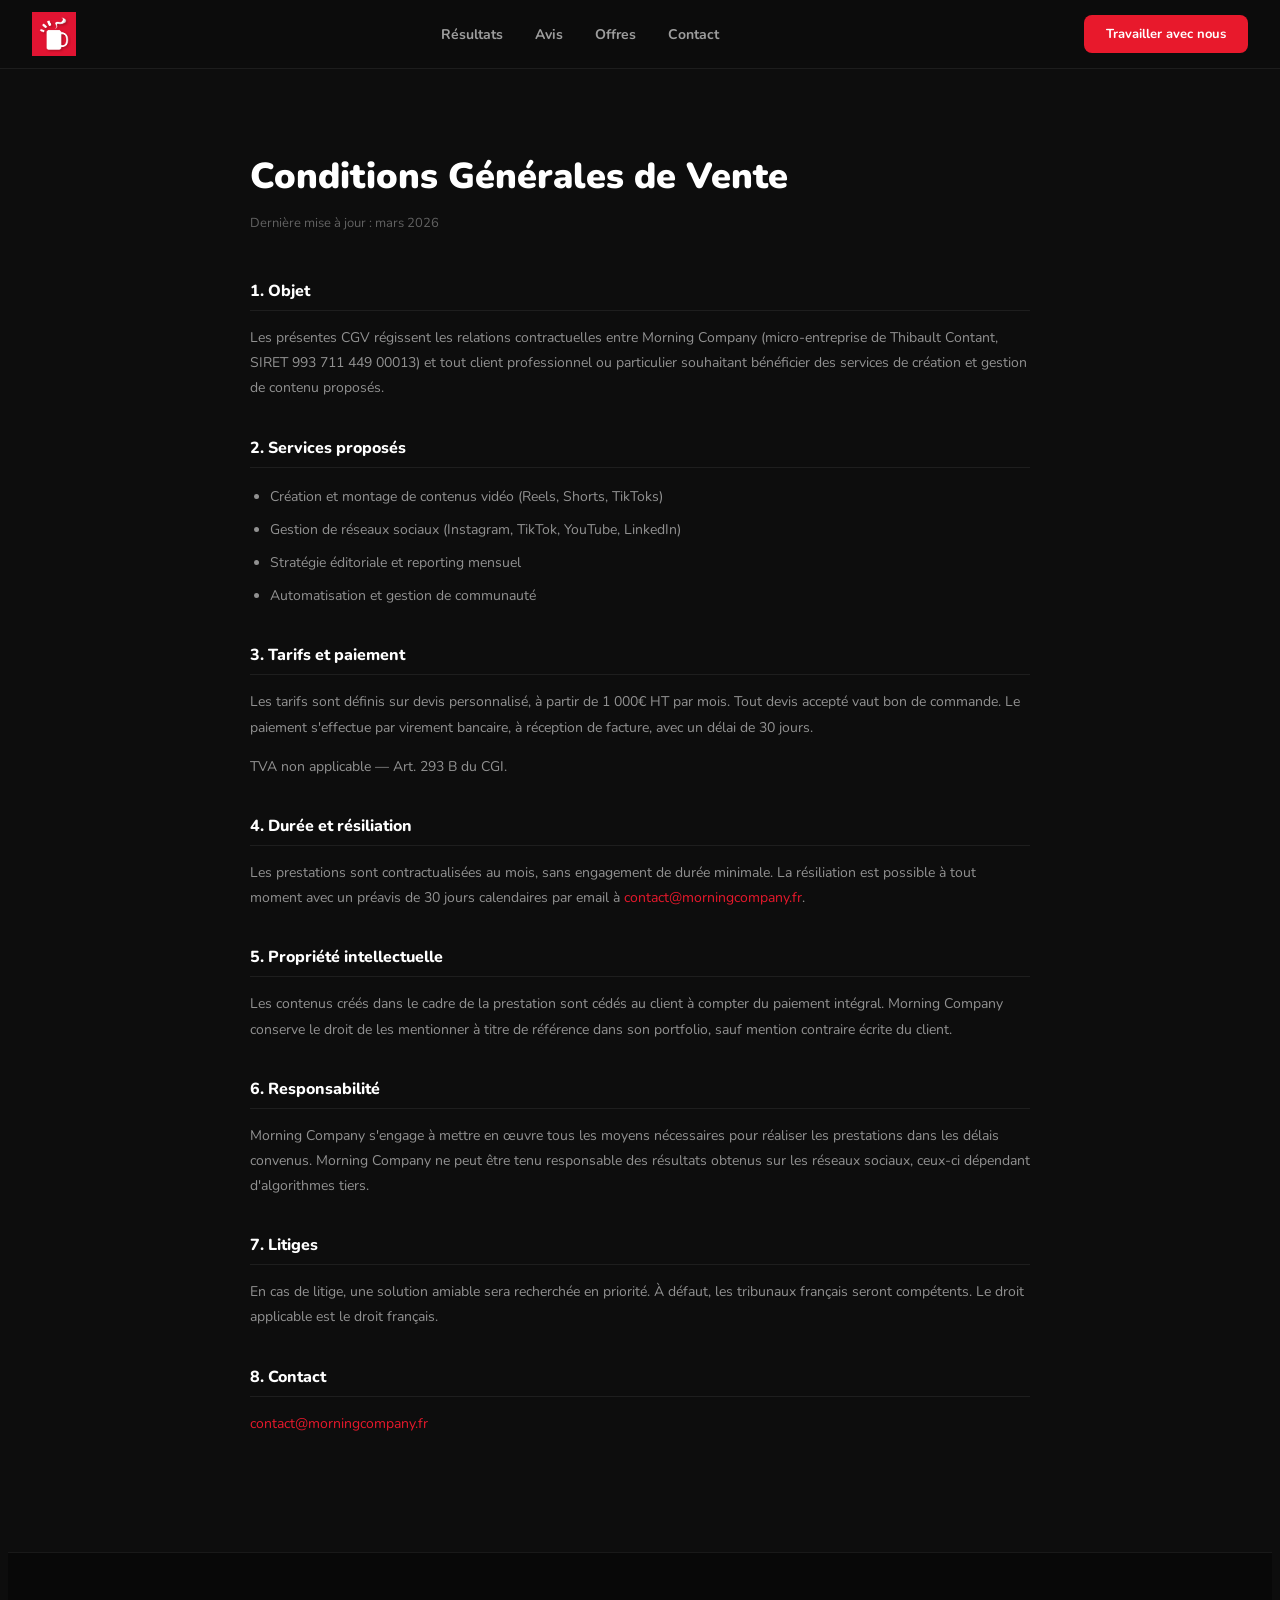
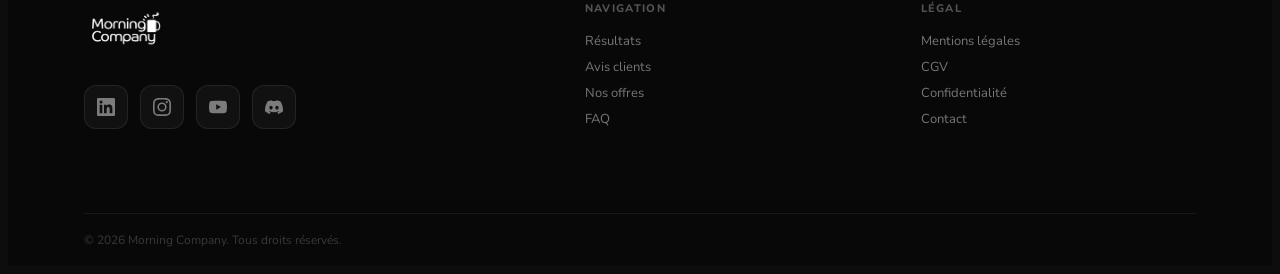
==== commit 70a3bcc8: "fix:loading mobile annd title" ====
--- a/cgv.html
+++ b/cgv.html
@@ -1,77 +1,77 @@
-<!DOCTYPE html>
-<html lang="fr">
-<head>
-<meta charset="UTF-8">
-<meta name="viewport" content="width=device-width, initial-scale=1.0">
-<title>CGV - Morning Company</title>
-<link rel="icon" type="image/png" href="images/morning/logo-tasse.png">
-<link href="https://fonts.googleapis.com/css2?family=Nunito:wght@400;600;700;800;900&display=swap" rel="stylesheet">
-<link rel="stylesheet" href="style.css">
-<style>
-.legal-page { max-width: 780px; margin: 0 auto; padding: 120px 24px 80px; }
-.legal-page h1 { font-size: 36px; font-weight: 900; color: var(--white); margin-bottom: 8px; }
-.legal-page .updated { font-size: 13px; color: rgba(255,255,255,.35); margin-bottom: 48px; }
-.legal-section { margin-bottom: 36px; }
-.legal-section h2 { font-size: 16px; font-weight: 800; color: var(--white); margin-bottom: 12px; padding-bottom: 8px; border-bottom: 1px solid var(--border); }
-.legal-section p, .legal-section li { font-size: 14px; color: rgba(255,255,255,.55); line-height: 1.8; margin-bottom: 8px; }
-.legal-section ul { padding-left: 20px; }
-.legal-section a { color: var(--red); text-decoration: none; }
-</style>
-</head>
-<body>
-<script src="load.js"></script>
-<div id="header"></div>
-<div class="legal-page">
-  <h1>Conditions Générales de Vente</h1>
-  <p class="updated">Dernière mise à jour : mars 2026</p>
-
-  <div class="legal-section">
-    <h2>1. Objet</h2>
-    <p>Les présentes CGV régissent les relations contractuelles entre Morning Company (micro-entreprise de Thibault Contant, SIRET 993 711 449 00013) et tout client professionnel ou particulier souhaitant bénéficier des services de création et gestion de contenu proposés.</p>
-  </div>
-
-  <div class="legal-section">
-    <h2>2. Services proposés</h2>
-    <ul>
-      <li>Création et montage de contenus vidéo (Reels, Shorts, TikToks)</li>
-      <li>Gestion de réseaux sociaux (Instagram, TikTok, YouTube, LinkedIn)</li>
-      <li>Stratégie éditoriale et reporting mensuel</li>
-      <li>Automatisation et gestion de communauté</li>
-    </ul>
-  </div>
-
-  <div class="legal-section">
-    <h2>3. Tarifs et paiement</h2>
-    <p>Les tarifs sont définis sur devis personnalisé, à partir de 1 000€ HT par mois. Tout devis accepté vaut bon de commande. Le paiement s'effectue par virement bancaire, à réception de facture, avec un délai de 30 jours.</p>
-    <p>TVA non applicable — Art. 293 B du CGI.</p>
-  </div>
-
-  <div class="legal-section">
-    <h2>4. Durée et résiliation</h2>
-    <p>Les prestations sont contractualisées au mois, sans engagement de durée minimale. La résiliation est possible à tout moment avec un préavis de 30 jours calendaires par email à <a href="mailto:contact@morningcompany.fr">contact@morningcompany.fr</a>.</p>
-  </div>
-
-  <div class="legal-section">
-    <h2>5. Propriété intellectuelle</h2>
-    <p>Les contenus créés dans le cadre de la prestation sont cédés au client à compter du paiement intégral. Morning Company conserve le droit de les mentionner à titre de référence dans son portfolio, sauf mention contraire écrite du client.</p>
-  </div>
-
-  <div class="legal-section">
-    <h2>6. Responsabilité</h2>
-    <p>Morning Company s'engage à mettre en œuvre tous les moyens nécessaires pour réaliser les prestations dans les délais convenus. Morning Company ne peut être tenu responsable des résultats obtenus sur les réseaux sociaux, ceux-ci dépendant d'algorithmes tiers.</p>
-  </div>
-
-  <div class="legal-section">
-    <h2>7. Litiges</h2>
-    <p>En cas de litige, une solution amiable sera recherchée en priorité. À défaut, les tribunaux français seront compétents. Le droit applicable est le droit français.</p>
-  </div>
-
-  <div class="legal-section">
-    <h2>8. Contact</h2>
-    <p><a href="mailto:contact@morningcompany.fr">contact@morningcompany.fr</a></p>
-  </div>
-</div>
-  <div id="footer"></div>
-
-</body>
-</html>
+<!DOCTYPE html>
+<html lang="fr">
+<head>
+<meta charset="UTF-8">
+<meta name="viewport" content="width=device-width, initial-scale=1.0">
+<title>CGV - Morning Company</title>
+<link rel="icon" type="image/png" href="images/morning/logo-tasse.png">
+<link href="https://fonts.googleapis.com/css2?family=Nunito:wght@400;600;700;800;900&display=swap" rel="stylesheet">
+<link rel="stylesheet" href="style.css">
+<style>
+.legal-page { max-width: 780px; margin: 0 auto; padding: 120px 24px 80px; }
+.legal-page h1 { font-size: 36px; font-weight: 900; color: var(--white); margin-bottom: 8px; }
+.legal-page .updated { font-size: 13px; color: rgba(255,255,255,.35); margin-bottom: 48px; }
+.legal-section { margin-bottom: 36px; }
+.legal-section h2 { font-size: 16px; font-weight: 800; color: var(--white); margin-bottom: 12px; padding-bottom: 8px; border-bottom: 1px solid var(--border); }
+.legal-section p, .legal-section li { font-size: 14px; color: rgba(255,255,255,.55); line-height: 1.8; margin-bottom: 8px; }
+.legal-section ul { padding-left: 20px; }
+.legal-section a { color: var(--red); text-decoration: none; }
+</style>
+</head>
+<body>
+<script src="load.js"></script>
+<div id="header"></div>
+<div class="legal-page">
+  <h1>Conditions Générales de Vente</h1>
+  <p class="updated">Dernière mise à jour : mars 2026</p>
+
+  <div class="legal-section">
+    <h2>1. Objet</h2>
+    <p>Les présentes CGV régissent les relations contractuelles entre Morning Company (micro-entreprise de Thibault Contant, SIRET 993 711 449 00013) et tout client professionnel ou particulier souhaitant bénéficier des services de création et gestion de contenu proposés.</p>
+  </div>
+
+  <div class="legal-section">
+    <h2>2. Services proposés</h2>
+    <ul>
+      <li>Création et montage de contenus vidéo (Reels, Shorts, TikToks)</li>
+      <li>Gestion de réseaux sociaux (Instagram, TikTok, YouTube, LinkedIn)</li>
+      <li>Stratégie éditoriale et reporting mensuel</li>
+      <li>Automatisation et gestion de communauté</li>
+    </ul>
+  </div>
+
+  <div class="legal-section">
+    <h2>3. Tarifs et paiement</h2>
+    <p>Les tarifs sont définis sur devis personnalisé, à partir de 1 000€ HT par mois. Tout devis accepté vaut bon de commande. Le paiement s'effectue par virement bancaire, à réception de facture, avec un délai de 30 jours.</p>
+    <p>TVA non applicable — Art. 293 B du CGI.</p>
+  </div>
+
+  <div class="legal-section">
+    <h2>4. Durée et résiliation</h2>
+    <p>Les prestations sont contractualisées au mois, sans engagement de durée minimale. La résiliation est possible à tout moment avec un préavis de 30 jours calendaires par email à <a href="mailto:contact@morningcompany.fr">contact@morningcompany.fr</a>.</p>
+  </div>
+
+  <div class="legal-section">
+    <h2>5. Propriété intellectuelle</h2>
+    <p>Les contenus créés dans le cadre de la prestation sont cédés au client à compter du paiement intégral. Morning Company conserve le droit de les mentionner à titre de référence dans son portfolio, sauf mention contraire écrite du client.</p>
+  </div>
+
+  <div class="legal-section">
+    <h2>6. Responsabilité</h2>
+    <p>Morning Company s'engage à mettre en œuvre tous les moyens nécessaires pour réaliser les prestations dans les délais convenus. Morning Company ne peut être tenu responsable des résultats obtenus sur les réseaux sociaux, ceux-ci dépendant d'algorithmes tiers.</p>
+  </div>
+
+  <div class="legal-section">
+    <h2>7. Litiges</h2>
+    <p>En cas de litige, une solution amiable sera recherchée en priorité. À défaut, les tribunaux français seront compétents. Le droit applicable est le droit français.</p>
+  </div>
+
+  <div class="legal-section">
+    <h2>8. Contact</h2>
+    <p><a href="mailto:contact@morningcompany.fr">contact@morningcompany.fr</a></p>
+  </div>
+</div>
+  <div id="footer"></div>
+
+</body>
+</html>
--- a/style.css
+++ b/style.css
@@ -1,359 +1,390 @@
-@import url('https://fonts.googleapis.com/css2?family=Nunito:wght@400;500;600;700;800;900&display=swap');
-
-:root {
-  --red: #E8192C;
-  --dark: #0D0D0D;
-  --panel: #141414;
-  --white: #fff;
-  --gray: #F5F5F2;
-  --border: rgba(255,255,255,0.07);
-  --font: 'Nunito', sans-serif;
-}
-* { box-sizing: border-box; margin: 0; padding: 0; }
-html { scroll-behavior: smooth; }
-body { font-family: var(--font); background: var(--dark); color: var(--white); overflow-x: hidden; }
-
-/* ── NAV ── */
-nav {
-  position: fixed; top: 0; left: 0; right: 0; z-index: 200;
-  height: 68px; padding: 0 32px;
-  display: grid;
-  grid-template-columns: auto 1fr auto;
-  align-items: center;
-  gap: 24px;
-  transition: background .3s;
-}
-nav.scrolled { background: rgba(13,13,13,0.97); backdrop-filter: blur(14px); border-bottom: 1px solid var(--border); }
-.nav-logo { text-decoration: none; display: flex; align-items: center; }
-.logo-desktop { height: 44px; width: auto; display: block; object-fit: contain; }
-.logo-mobile  { height: 44px; width: auto; display: none;  object-fit: contain; }
-.nav-links { display: flex; gap: 32px; justify-content: center; }
-.nav-links a { font-size: 14px; font-weight: 700; color: rgba(255,255,255,.6); text-decoration: none; transition: color .2s; white-space: nowrap; }
-.nav-links a:hover { color: var(--white); }
-.nav-right { display: flex; align-items: center; gap: 12px; justify-content: flex-end; }
-.nav-cta { font-size: 13px; font-weight: 700; background: var(--red); color: var(--white); padding: 10px 22px; border-radius: 8px; text-decoration: none; transition: opacity .2s; white-space: nowrap; }
-.nav-cta:hover { opacity: .85; }
-.nav-burger {
-  display: none;
-  flex-direction: column;
-  gap: 6px;
-  cursor: pointer;
-  background: none;
-  border: none;
-  padding: 4px;
-}
-.nav-burger span { width: 24px; height: 2px; background: var(--white); border-radius: 2px; display: block; }
-
-/* ── HERO ── */
-.hero {
-  position: relative; width: 100%; height: 100vh;
-  display: flex; align-items: center; justify-content: center;
-  text-align: center; overflow: hidden;
-}
-.bg-carousel { position: absolute; inset: 0; overflow: hidden; z-index: 0; display: flex; flex-direction: column; gap: 8px; padding: 8px 0; }
-.bg-track { display: flex; flex: 1; width: max-content; gap: 8px; }
-.bg-track:nth-child(1) { animation: scrollBg  50s linear infinite; }
-.bg-track:nth-child(2) { animation: scrollBg2 60s linear infinite; }
-.bg-track:nth-child(3) { animation: scrollBg  55s linear infinite; }
-.bg-track video { height: 100%; width: auto; aspect-ratio: 9/16; object-fit: cover; flex-shrink: 0; border-radius: 14px; filter: brightness(0.55); }
-@keyframes scrollBg  { 0%{transform:translateX(0)} 100%{transform:translateX(-50%)} }
-@keyframes scrollBg2 { 0%{transform:translateX(-50%)} 100%{transform:translateX(0)} }
-.bg-carousel::after { content:""; position:absolute; inset:0; background:radial-gradient(ellipse at center, rgba(13,13,13,0.4) 0%, rgba(13,13,13,0.85) 70%); z-index:1; }
-.hero-ov-dark   { position:absolute; inset:0; background:rgba(0,0,0,.25); z-index:2; }
-.hero-ov-sides  { position:absolute; inset:0; z-index:2; background:linear-gradient(to right, rgba(13,13,13,.9) 0%, rgba(13,13,13,.1) 20%, transparent 40%, transparent 60%, rgba(13,13,13,.1) 80%, rgba(13,13,13,.9) 100%); }
-.hero-ov-bottom { position:absolute; bottom:0; left:0; right:0; height:200px; z-index:2; background:linear-gradient(to bottom, transparent, var(--dark)); }
-.hero-content { position:relative; z-index:10; padding:0 5%; max-width:860px; }
-.hero h1 { font-weight:900; font-size:clamp(32px,4.2vw,64px); line-height:1.08; letter-spacing:-.02em; color:var(--white); margin-bottom:18px; white-space:nowrap; }
-.hero h1 em { color:var(--red); font-style:normal; display:block; }
-.hero-sub { font-size:clamp(13px,1.1vw,16px); color:rgba(255,255,255,.5); line-height:1.6; margin:0 auto 32px; white-space:nowrap; }
-.hero-btns { display:flex; gap:12px; justify-content:center; flex-wrap:wrap; }
-.btn-red { font-size:14px; font-weight:700; background:var(--red); color:var(--white); padding:14px 26px; border-radius:8px; text-decoration:none; transition:opacity .2s; }
-.btn-red:hover { opacity:.85; }
-.btn-ghost { font-size:14px; font-weight:600; color:rgba(255,255,255,.65); border:1px solid rgba(255,255,255,.2); padding:14px 26px; border-radius:8px; text-decoration:none; transition:all .2s; }
-.btn-ghost:hover { border-color:rgba(255,255,255,.5); color:var(--white); }
-.scroll-hint { position:absolute; bottom:32px; left:50%; transform:translateX(-50%); z-index:10; transition:opacity .5s; }
-.scroll-hint.hidden { opacity:0; pointer-events:none; }
-.scroll-arrow-wrap { width:40px; height:40px; border-radius:50%; background:rgba(255,255,255,.1); border:1px solid rgba(255,255,255,.2); display:flex; align-items:center; justify-content:center; animation:bounce 2s infinite; }
-.scroll-arrow { width:10px; height:10px; border-right:2px solid rgba(255,255,255,.7); border-bottom:2px solid rgba(255,255,255,.7); transform:rotate(45deg); margin-top:-3px; }
-@keyframes bounce { 0%,100%{transform:translateY(0)} 50%{transform:translateY(4px)} }
-@keyframes fadeUp { from{opacity:0;transform:translateY(20px)} to{opacity:1;transform:translateY(0)} }
-
-/* ── STATS ── */
-.stats-bar { background:#111; border-top:1px solid rgba(255,255,255,.05); padding:28px 6%; display:flex; justify-content:space-around; flex-wrap:wrap; gap:20px; }
-.stat { text-align:center; }
-.stat-n { font-weight:900; font-size:26px; color:var(--red); }
-.stat-l { font-size:12px; color:rgba(255,255,255,.3); margin-top:4px; }
-
-/* ── SECTIONS ── */
-section { padding:80px 6%; }
-.section-dark { background:#0a0a0a; }
-.section-gray { background:var(--gray); }
-.s-label { font-size:11px; font-weight:700; text-transform:uppercase; letter-spacing:.12em; color:var(--red); margin-bottom:10px; }
-.s-label-w { color:rgba(255,255,255,.4); }
-.s-label-dk { color:var(--red); }
-.s-title { font-weight:900; font-size:clamp(24px,3.2vw,46px); line-height:1.1; margin-bottom:14px; }
-.s-title-w { color:var(--white); }
-.s-title-dk { color:var(--dark); }
-.s-sub { font-size:15px; color:rgba(255,255,255,.4); line-height:1.7; max-width:520px; margin-bottom:44px; }
-.s-sub-dk { color:#666; }
-
-/* ── SERVICES ── */
-.svc-grid { display:grid; grid-template-columns:repeat(auto-fill, minmax(260px,1fr)); gap:12px; }
-.svc { padding:28px; border-radius:12px; border:1px solid var(--border); transition:background .2s; }
-.svc:hover { background:rgba(255,255,255,.03); }
-.svc-light { background:var(--white) !important; border:1px solid #e5e5e5 !important; }
-.svc-light:hover { background:#f9f9f9 !important; }
-.svc-icon { font-size:24px; margin-bottom:14px; }
-.svc-name { font-size:16px; font-weight:800; color:var(--white); margin-bottom:8px; }
-.svc-name-dk { color:var(--dark) !important; }
-.svc-desc { font-size:13px; color:rgba(255,255,255,.4); line-height:1.7; }
-.svc-desc-dk { color:#666 !important; }
-
-/* ── PORTFOLIO ── */
-.port-grid { display:grid; grid-template-columns:repeat(auto-fill, minmax(170px,1fr)); gap:14px; }
-.port-card { aspect-ratio:9/16; border-radius:14px; overflow:hidden; position:relative; cursor:pointer; background:#1a1a1a; transition:transform .25s, box-shadow .25s; }
-.port-card:hover { transform:scale(1.03); box-shadow:0 12px 40px rgba(0,0,0,.5); }
-.port-thumb { position:absolute; inset:0; width:100%; height:100%; object-fit:cover; display:block; background:#1a1a1a; }
-.port-overlay { position:absolute; inset:0; z-index:2; background:linear-gradient(to top, rgba(0,0,0,.9) 0%, transparent 50%); display:flex; flex-direction:column; justify-content:flex-end; padding:14px; pointer-events:none; }
-.port-client-name { font-size:10px; color:rgba(255,255,255,.5); text-transform:uppercase; letter-spacing:.08em; margin-bottom:3px; }
-.port-stat { font-weight:900; font-size:20px; color:var(--white); line-height:1; }
-.port-label { font-size:10px; color:rgba(255,255,255,.4); }
-.port-card-cursor { position:absolute; inset:0; z-index:3; display:flex; align-items:center; justify-content:center; opacity:0; transition:opacity .2s; pointer-events:none; }
-.port-card-cursor-circle { width:64px; height:64px; border-radius:50%; background:rgba(232,25,44,.9); display:flex; align-items:center; justify-content:center; font-size:18px; color:var(--white); }
-.port-card:hover .port-card-cursor { opacity:1; }
-
-/* ── AVIS ── */
-.avis-wrap { overflow:hidden; padding:10px 0; }
-.avis-track { display:flex; gap:20px; width:max-content; animation:scrollAvis 40s linear infinite; align-items:center; }
-.avis-track:hover { animation-play-state:paused; }
-@keyframes scrollAvis { 0%{transform:translateX(0)} 100%{transform:translateX(-50%)} }
-.avis-img { flex-shrink:0; height:275px; width:auto; border-radius:14px; object-fit:contain; background:var(--white); box-shadow:0 4px 24px rgba(0,0,0,.08); cursor:pointer; transition:transform .3s ease, box-shadow .3s ease; }
-.avis-img:hover { transform:scale(1.06); box-shadow:0 12px 40px rgba(0,0,0,.18); }
-
-/* ── OFFRES ── */
-.pricing-wrap { display:grid; grid-template-columns:1fr 1fr; gap:1px; background:var(--border); border:1px solid var(--border); border-radius:16px; overflow:hidden; max-width:960px; margin:0 auto; }
-.pricing-col { background:var(--panel); padding:36px; }
-.pricing-col-left { display:flex; flex-direction:column; justify-content:flex-start; }
-.pricing-headline { font-weight:900; font-size:clamp(18px,2.5vw,28px); color:var(--white); margin-bottom:10px; line-height:1.2; }
-.pricing-headline em { color:var(--red); font-style:normal; }
-.pricing-tagline { font-size:14px; color:rgba(255,255,255,.45); line-height:1.7; margin-bottom:16px; }
-.pricing-col-right { display:flex; flex-direction:column; gap:10px; }
-.pricing-feat { display:flex; align-items:flex-start; gap:12px; padding:12px; background:rgba(255,255,255,.03); border:1px solid var(--border); border-radius:10px; transition:border-color .2s; }
-.pricing-feat:hover { border-color:rgba(232,25,44,.25); }
-.pricing-feat-icon { font-size:18px; flex-shrink:0; margin-top:1px; }
-.pricing-feat-text { font-size:13px; font-weight:600; color:var(--white); line-height:1.5; }
-.pricing-feat-sub { font-size:12px; color:rgba(255,255,255,.4); margin-top:2px; }
-
-/* ── FAQ ── */
-.faq-section { background:var(--gray); }
-.faq-section .s-title { color:var(--dark); }
-.faq-grid { display:grid; grid-template-columns:1fr 1fr; gap:12px; margin-bottom:40px; }
-.faq-col { display:flex; flex-direction:column; gap:12px; }
-.faq-col a { display:block; }
-.faq-item { background:var(--white); border:1px solid #e5e5e5; border-radius:12px; overflow:hidden; cursor:pointer; transition:border-color .2s; width:100%; }
-.faq-item:hover { border-color:#ccc; }
-.faq-item.open { border-color:var(--red); }
-.faq-q { font-weight:700; font-size:14px; color:var(--dark); display:flex; justify-content:space-between; align-items:center; gap:8px; padding:18px 20px; }
-.faq-q-chevron { flex-shrink:0; color:var(--red); font-size:11px; transition:transform .25s; display:inline-block; }
-.faq-item.open .faq-q-chevron { transform:rotate(180deg); }
-.faq-a { font-size:13px; color:#666; line-height:1.7; max-height:0; overflow:hidden; padding:0 20px; transition:max-height .3s ease, padding .3s ease; }
-.faq-item.open .faq-a { max-height:300px; padding:0 20px 18px; }
-.faq-contact { background:var(--dark); border-radius:14px; padding:32px; display:flex; align-items:center; justify-content:space-between; flex-wrap:wrap; gap:20px; }
-.faq-contact-text { font-weight:900; font-size:clamp(18px,2.5vw,26px); color:var(--white); margin-bottom:6px; }
-.faq-contact-sub { font-size:14px; color:rgba(255,255,255,.45); }
-.faq-contact-actions { display:flex; gap:10px; flex-wrap:wrap; }
-.faq-btn-cal { font-size:14px; font-weight:700; background:var(--red); color:var(--white); padding:12px 22px; border-radius:8px; text-decoration:none; transition:opacity .2s; }
-.faq-btn-cal:hover { opacity:.85; }
-.faq-btn-mail { font-size:14px; font-weight:700; background:transparent; color:var(--white); border:1px solid rgba(255,255,255,.2); padding:12px 22px; border-radius:8px; text-decoration:none; transition:all .2s; }
-.faq-btn-mail:hover { border-color:rgba(255,255,255,.5); }
-
-/* ── FOOTER ── */
-footer {
-  background: #080808;
-  border-top: 1px solid var(--border);
-  padding: 48px 6% 0;
-
-  display: grid;
-  grid-template-columns: 1.6fr 1fr 1fr;
-  gap: 60px;
-  align-items: start;
-}
-
-/* COLONNES */
-.footer-col {
-  display: flex;
-  flex-direction: column;
-  gap: 8px;
-}
-
-.footer-col a {
-  font-size: 13px;
-  color: rgba(255,255,255,.45);
-  text-decoration: none;
-  width: fit-content;
-  transition: color .2s;
-}
-
-.footer-col a:hover {
-  color: var(--white);
-}
-
-/* TITRES */
-.footer-col-title {
-  font-size: 11px;
-  font-weight: 800;
-  text-transform: uppercase;
-  letter-spacing: .12em;
-  color: rgba(255,255,255,.3);
-  margin-bottom: 8px;
-}
-
-/* LOGO */
-.footer-logo {
-  margin-bottom: 8px;
-}
-
-.footer-logo img {
-  height: 56px;
-  width: auto;
-  display: block;
-}
-
-/* SOCIALS */
-.footer-socials {
-  display: flex;
-  gap: 12px;
-  flex-wrap: wrap;
-  margin-top: 12px;
-}
-
-/* BOUTONS */
-.footer-social {
-  width: 42px;
-  height: 42px;
-  min-width: 42px;
-
-  display: flex;
-  align-items: center;
-  justify-content: center;
-
-  border-radius: 12px;
-
-  background: rgba(255,255,255,0.04);
-  border: 1px solid rgba(255,255,255,0.08);
-
-  color: rgba(255,255,255,0.6);
-  text-decoration: none;
-
-  transition: all 0.25s ease;
-}
-
-/* IMPORTANT : FIX SVG */
-.footer-social svg {
-  width: 18px;
-  height: 18px;
-  display: block; /* 🔥 FIX CLÉ */
-  flex-shrink: 0;
-  transition: transform 0.25s ease;
-}
-
-/* HOVER */
-.footer-social:hover {
-  background: linear-gradient(135deg, rgba(232,25,44,0.2), rgba(232,25,44,0.05));
-  border-color: rgba(232,25,44,0.6);
-  color: #fff;
-
-  transform: translateY(-3px) scale(1.05);
-  box-shadow: 0 8px 20px rgba(232,25,44,0.25);
-}
-
-.footer-social:hover svg {
-  transform: scale(1.1);
-}
-
-/* BOTTOM */
-.footer-bottom {
-  grid-column: 1 / -1;
-  padding: 18px 0;
-  margin-top: 24px;
-  border-top: 1px solid var(--border);
-  font-size: 12px;
-  color: rgba(255,255,255,.2);
-}
-
-/* =========================
-   RESPONSIVE
-========================= */
-
-/* TABLET */
-@media (max-width: 900px) {
-  footer {
-    grid-template-columns: 1fr 1fr;
-    gap: 40px;
-  }
-}
-
-/* MOBILE */
-@media (max-width: 600px) {
-  footer {
-    grid-template-columns: 1fr;
-    gap: 30px;
-  }
-
-  .footer-logo img {
-    height: 48px;
-  }
-
-  .footer-social {
-    width: 38px;
-    height: 38px;
-  }
-
-  .footer-social svg {
-    width: 16px;
-    height: 16px;
-  }
-}
-/* ── SERVICES LIGHT ── */
-.svc-light { background:var(--white) !important; border:1px solid #e5e5e5 !important; border-radius:12px !important; }
-
-/* ── RESPONSIVE ── */
-@media (max-width: 900px) {
-  .nav-links { display:none; }
-  .nav-burger { display:flex; }
-  .logo-desktop { display:none; }
-  .logo-mobile { display:block; }
-  .svc-grid { grid-template-columns:1fr; }
-  .pricing-wrap { grid-template-columns:1fr; }
-  .faq-grid { grid-template-columns:1fr; }
-  footer { grid-template-columns:1fr; gap:32px; }
-
-  .nav-links.open {
-    display:flex;
-    flex-direction:column;
-    align-items:center;
-    justify-content:center;
-    position:fixed;
-    top:0; left:0; right:0; bottom:0;
-    background:var(--dark);
-    z-index:300;
-    gap:32px;
-  }
-  .nav-links.open a {
-    font-size:28px;
-    font-weight:900;
-    color:var(--white);
-    text-decoration:none;
-    transition:color .2s;
-  }
-  .nav-links.open a:hover { color:var(--red); }
-}
-
-@media (max-width: 560px) {
-  .hero h1 { font-size:clamp(28px,8vw,44px); white-space:normal; }
-  .hero-sub { white-space:normal; }
-  .nav-cta { display:none; }
-  .port-grid { grid-template-columns:repeat(auto-fill, minmax(130px,1fr)); }
-  .avis-img { height:200px; }
-  footer { grid-template-columns:1fr; }
-}
+@import url('https://fonts.googleapis.com/css2?family=Nunito:wght@400;500;600;700;800;900&display=swap');
+
+/* ── VARIABLES ── */
+:root { --red:#E8192C; --dark:#0D0D0D; --panel:#141414; --white:#fff; --gray:#F5F5F2; --border:rgba(255,255,255,0.07); --font:'Nunito',sans-serif; }
+
+/* ── BASE ── */
+html { scroll-behavior:smooth; }
+body { font-family:var(--font); background:var(--dark); color:var(--white); overflow-x:hidden; }
+
+/* ── NAV ── */
+nav { position:fixed; top:0; left:0; right:0; z-index:200; height:68px; padding:0 32px; display:grid; grid-template-columns:auto 1fr auto; align-items:center; gap:24px; transition:background .3s; }
+nav.scrolled { background:rgba(13,13,13,0.97); backdrop-filter:blur(14px); border-bottom:1px solid var(--border); }
+
+/* NAV ELEMENTS */
+.nav-logo { text-decoration:none; display:flex; align-items:center; }
+.logo-desktop { height:44px; width:auto; display:block; object-fit:contain; }
+.logo-mobile { height:44px; width:auto; display:none; object-fit:contain; }
+.nav-links { display:flex; gap:32px; justify-content:center; }
+.nav-links a { font-size:14px; font-weight:700; color:rgba(255,255,255,.6); text-decoration:none; transition:color .2s; white-space:nowrap; }
+.nav-links a:hover { color:var(--white); }
+.nav-right { display:flex; align-items:center; gap:12px; justify-content:flex-end; }
+.nav-cta { font-size:13px; font-weight:700; background:var(--red); color:var(--white); padding:10px 22px; border-radius:8px; text-decoration:none; transition:opacity .2s; white-space:nowrap; }
+.nav-cta:hover { opacity:.85; }
+
+/* ── BURGER ── */
+.nav-burger { display:none; flex-direction:column; gap:5px; cursor:pointer; }
+.nav-burger span { width:24px; height:2px; background:white; display:block; transition:all .3s ease; transform-origin:center; }
+.nav-burger.active span:nth-child(1) { transform:translateY(7px) rotate(45deg); }
+.nav-burger.active span:nth-child(2) { opacity:0; }
+.nav-burger.active span:nth-child(3) { transform:translateY(-7px) rotate(-45deg); }
+
+/* ── NAV ANIMATION ── */
+nav { transition:background .3s ease, transform .3s ease, opacity .3s ease; }
+nav.hidden { transform:translateY(-100%); opacity:0; }
+nav.visible { transform:translateY(0); opacity:1; }
+
+/* ── MOBILE ── */
+@media (max-width:700px){
+nav { grid-template-columns:1fr auto 1fr; align-items:center; background:rgba(13,13,13,0.97); backdrop-filter:blur(14px); border-bottom:1px solid var(--border); }
+.nav-logo { grid-column:2; justify-self:center; }
+.nav-burger { display:flex; grid-column:3; justify-self:end; }
+.nav-right { display:none; }
+.nav-links { position:absolute; top:68px; left:0; right:0; background:rgba(13,13,13,0.98); backdrop-filter:blur(14px); flex-direction:column; align-items:center; gap:20px; padding:20px 0; display:flex; opacity:0; transform:translateY(-10px); pointer-events:none; transition:all .35s ease; }
+.nav-links.active { opacity:1; transform:translateY(0); pointer-events:auto; }
+}
+/* ── HERO ── */
+.hero { position:relative; width:100%; height:100vh; display:flex; align-items:center; justify-content:center; text-align:center; overflow:hidden; }
+
+/* HERO BACKGROUND */
+.bg-carousel { position:absolute; inset:0; overflow:hidden; z-index:0; display:flex; flex-direction:column; gap:8px; padding:8px 0; }
+.bg-track { display:flex; flex:1; width:max-content; gap:8px; }
+.bg-track:nth-child(1) { animation:scrollBg 50s linear infinite; }
+.bg-track:nth-child(2) { animation:scrollBg2 60s linear infinite; }
+.bg-track:nth-child(3) { animation:scrollBg 55s linear infinite; }
+.bg-track video { height:100%; width:auto; aspect-ratio:9/16; object-fit:cover; flex-shrink:0; border-radius:14px; filter:brightness(.55); }
+
+@keyframes scrollBg { 0%{transform:translateX(0)} 100%{transform:translateX(-50%)} }
+@keyframes scrollBg2 { 0%{transform:translateX(-50%)} 100%{transform:translateX(0)} }
+
+/* HERO OVERLAY */
+.hero-ov-dark { position:absolute; inset:0; background:rgba(0,0,0,.25); z-index:2; }
+.hero-ov-sides { position:absolute; inset:0; z-index:2; background:linear-gradient(to right, rgba(13,13,13,.9) 0%, rgba(13,13,13,.1) 20%, transparent 40%, transparent 60%, rgba(13,13,13,.1) 80%, rgba(13,13,13,.9) 100%); }
+.hero-ov-bottom { position:absolute; bottom:0; left:0; right:0; height:200px; z-index:2; background:linear-gradient(to bottom, transparent, var(--dark)); }
+
+.hero-content { position:relative; }
+.hero-content { z-index:10; }
+.hero-content { padding:0 5%; }
+.hero-content { max-width:860px; }
+
+.hero h1 { font-weight:900; }
+.hero h1 { font-size:clamp(20px,5vw,64px); }
+.hero h1 { line-height:1.08; }
+.hero h1 { letter-spacing:-.02em; }
+.hero h1 { color:var(--white); }
+.hero h1 { margin-bottom:18px; }
+.hero h1 { display:flex; }
+.hero h1 { flex-direction:column; }
+.hero h1 { align-items:center; }
+.hero h1 { white-space:normal; }
+.hero h1 { overflow:visible; }
+.hero h1 { text-overflow:unset; }
+.hero h1 { text-align:center; }
+
+.hero-line-1 { color:var(--white); }
+.hero-line-2 { color:var(--red); }
+
+.hero-sub { font-size:clamp(13px,1.1vw,16px); }
+.hero-sub { color:rgba(255,255,255,.5); }
+.hero-sub { line-height:1.6; }
+.hero-sub { margin:0 auto 32px; }
+.hero-sub { white-space:normal; }
+.hero-sub { text-align:center; }
+
+.hero-btns { display:flex; }
+.hero-btns { gap:12px; }
+.hero-btns { justify-content:center; }
+.hero-btns { flex-wrap:wrap; }
+
+.btn-red { font-size:14px; }
+.btn-red { font-weight:700; }
+.btn-red { background:var(--red); }
+.btn-red { color:var(--white); }
+.btn-red { padding:14px 26px; }
+.btn-red { border-radius:8px; }
+.btn-red { text-decoration:none; }
+.btn-red { transition:opacity .2s; }
+
+.btn-red:hover { opacity:.85; }
+
+.btn-ghost { font-size:14px; }
+.btn-ghost { font-weight:600; }
+.btn-ghost { color:rgba(255,255,255,.65); }
+.btn-ghost { border:1px solid rgba(255,255,255,.2); }
+.btn-ghost { padding:14px 26px; }
+.btn-ghost { border-radius:8px; }
+.btn-ghost { text-decoration:none; }
+.btn-ghost { transition:all .2s; }
+
+.btn-ghost:hover { border-color:rgba(255,255,255,.5); }
+.btn-ghost:hover { color:var(--white); }
+
+@media (max-width:700px) {
+.hero h1 { font-size:clamp(18px,7vw,36px); line-height:1.15;}
+.hero-sub { font-size:14px; }
+.hero-content { padding:0 8%; }
+}
+/* HERO SCROLL */
+.scroll-hint { position:absolute; bottom:32px; left:50%; transform:translateX(-50%); z-index:10; transition:opacity .5s; }
+.scroll-hint.hidden { opacity:0; pointer-events:none; }
+.scroll-arrow-wrap { width:40px; height:40px; border-radius:50%; background:rgba(255,255,255,.1); border:1px solid rgba(255,255,255,.2); display:flex; align-items:center; justify-content:center; animation:bounce 2s infinite; }
+.scroll-arrow { width:10px; height:10px; border-right:2px solid rgba(255,255,255,.7); border-bottom:2px solid rgba(255,255,255,.7); transform:rotate(45deg); margin-top:-3px; }
+
+@keyframes bounce { 0%,100%{transform:translateY(0)} 50%{transform:translateY(4px)} }
+@keyframes fadeUp { from{opacity:0; transform:translateY(20px)} to{opacity:1; transform:translateY(0)} }
+
+/* ── STATS ── */
+.stats-bar { background:#111; border-top:1px solid rgba(255,255,255,.05); padding:28px 6%; display:flex; justify-content:space-around; flex-wrap:wrap; gap:20px; }
+.stat { text-align:center; }
+.stat-n { font-weight:900; font-size:26px; color:var(--red); }
+.stat-l { font-size:12px; color:rgba(255,255,255,.3); margin-top:4px; }
+
+/* ── SECTIONS ── */
+section { padding:80px 6%; }
+.section-dark { background:#0a0a0a; }
+.section-gray { background:var(--gray); }
+.s-label { font-size:11px; font-weight:700; text-transform:uppercase; letter-spacing:.12em; color:var(--red); margin-bottom:10px; }
+.s-label-w { color:rgba(255,255,255,.4); }
+.s-label-dk { color:var(--red); }
+.s-title { font-weight:900; font-size:clamp(24px,3.2vw,46px); line-height:1.1; margin-bottom:14px; }
+.s-title-w { color:var(--white); }
+.s-title-dk { color:var(--dark); }
+.s-sub { font-size:15px; color:rgba(255,255,255,.4); line-height:1.7; max-width:520px; margin-bottom:44px; }
+.s-sub-dk { color:#666; }
+/* ── SERVICES ── */
+
+/* GRID */
+.svc-grid { display:grid; grid-template-columns:repeat(auto-fill, minmax(260px,1fr)); gap:12px; }
+
+/* CARD */
+.svc { padding:28px; border-radius:12px; border:1px solid var(--border); transition:background .2s; }
+.svc:hover { background:rgba(255,255,255,.03); }
+.svc-light { background:var(--white) !important; border:1px solid #e5e5e5 !important; }
+.svc-light:hover { background:#f9f9f9 !important; }
+
+/* CONTENT */
+.svc-icon { font-size:24px; margin-bottom:14px; }
+.svc-name { font-size:16px; font-weight:800; color:var(--white); margin-bottom:8px; }
+.svc-name-dk { color:var(--dark) !important; }
+.svc-desc { font-size:13px; color:rgba(255,255,255,.4); line-height:1.7; }
+.svc-desc-dk { color:#666 !important; }
+
+
+/* ── PORTFOLIO ── */
+
+/* GRID */
+.port-grid { display:grid; grid-template-columns:repeat(auto-fill, minmax(170px,1fr)); gap:14px; }
+
+/* CARD */
+.port-card { aspect-ratio:9/16; border-radius:14px; overflow:hidden; position:relative; cursor:pointer; background:#1a1a1a; transition:transform .25s, box-shadow .25s; }
+.port-card:hover { transform:scale(1.03); box-shadow:0 12px 40px rgba(0,0,0,.5); }
+
+/* MEDIA */
+.port-thumb { position:absolute; inset:0; width:100%; height:100%; object-fit:cover; display:block; background:#1a1a1a; }
+
+/* OVERLAY */
+.port-overlay { position:absolute; inset:0; z-index:2; background:linear-gradient(to top, rgba(0,0,0,.9) 0%, transparent 50%); display:flex; flex-direction:column; justify-content:flex-end; padding:14px; pointer-events:none; }
+
+/* TEXT */
+.port-client-name { font-size:10px; color:rgba(255,255,255,.5); text-transform:uppercase; letter-spacing:.08em; margin-bottom:3px; }
+.port-stat { font-weight:900; font-size:20px; color:var(--white); line-height:1; }
+.port-label { font-size:10px; color:rgba(255,255,255,.4); }
+
+/* CURSOR */
+.port-card-cursor { position:absolute; inset:0; z-index:3; display:flex; align-items:center; justify-content:center; opacity:0; transition:opacity .2s; pointer-events:none; }
+.port-card:hover .port-card-cursor { opacity:1; }
+.port-card-cursor-circle { width:64px; height:64px; border-radius:50%; background:rgba(232,25,44,.9); display:flex; align-items:center; justify-content:center; font-size:18px; color:var(--white); }
+
+
+/* ── AVIS ── */
+
+/* WRAP */
+.avis-wrap { overflow:hidden; padding:10px 0; }
+
+/* TRACK */
+.avis-track { display:flex; gap:20px; width:max-content; animation:scrollAvis 40s linear infinite; align-items:center; }
+.avis-track:hover { animation-play-state:paused; }
+
+/* ITEM */
+.avis-img { flex-shrink:0; height:275px; width:auto; border-radius:14px; object-fit:contain; background:var(--white); box-shadow:0 4px 24px rgba(0,0,0,.08); cursor:pointer; transition:transform .3s ease, box-shadow .3s ease; }
+.avis-img:hover { transform:scale(1.06); box-shadow:0 12px 40px rgba(0,0,0,.18); }
+
+/* ANIMATION */
+@keyframes scrollAvis { 0%{transform:translateX(0)} 100%{transform:translateX(-50%)} }
+
+
+/* ── OFFRES ── */
+
+/* WRAP */
+.pricing-wrap {
+  display: grid;
+  grid-template-columns: 2fr 1.2fr; /* desktop : gauche + droite */
+  gap: 24px; /* écart entre colonnes */
+  max-width: 960px;
+  margin: 0 auto;
+  background: var(--panel);
+  border: 1px solid var(--border);
+  border-radius: 16px;
+  overflow: hidden;
+  padding: 36px;
+}
+
+/* COLONNES */
+.pricing-col {
+  display: flex;
+  flex-direction: column;
+  gap: 16px;
+}
+
+/* TITRE CENTRAL - deux lignes */
+.offre-line-1 { color: var(--white); display:block; }
+.offre-line-2 { color: var(--red); display:block; margin-top: 6px; } /* écart entre les deux lignes */
+/* SOUS-TITRE CENTRÉ */
+.pricing-subtitle {
+  font-size: 14px;
+  color: rgba(255,255,255,.45);
+  line-height: 1.7;
+  text-align: center;
+  grid-column: 1 / -1;
+  margin-bottom: 24px;
+}
+
+/* COL DROITE : Calendly centré verticalement */
+.pricing-col-right {
+  display: flex;
+  align-items: center; /* centre verticalement */
+  justify-content: center; /* centre horizontalement */
+}
+
+/* FEATURES */
+.pricing-feat {
+  display: flex;
+  align-items: flex-start;
+  gap: 12px;
+  padding: 12px;
+  background: rgba(255,255,255,.03);
+  border: 1px solid var(--border);
+  border-radius: 10px;
+  transition: border-color .2s;
+}
+.pricing-feat:hover { border-color: rgba(232,25,44,.25); }
+.pricing-feat-icon { font-size: 18px; flex-shrink: 0; margin-top: 1px; }
+.pricing-feat-text { font-size: 13px; font-weight: 600; color: var(--white); line-height: 1.5; }
+.pricing-feat-sub { font-size: 12px; color: rgba(255,255,255,.4); margin-top: 2px; }
+
+/* Calendly embed */
+#calendly-embed {
+  width: 100%;
+  max-width: 420px;
+  min-height: 540px;
+  border-radius: 12px;
+  overflow: hidden;
+}
+
+/* MOBILE ≤700px : une seule colonne */
+@media (max-width:700px) {
+  .pricing-wrap {
+    grid-template-columns: 1fr;
+    gap: 0; /* pas d'écart pour mobile */
+  }
+  .pricing-col-right {
+    align-items: stretch;
+    justify-content: flex-start;
+  }
+  #calendly-embed {
+    max-width: 100%;
+    margin-top: 16px;
+  }
+}
+/* ── FAQ ── */
+
+/* SECTION */
+.faq-section { background:var(--gray); }
+.faq-section .s-title { color:var(--dark); }
+
+/* GRID */
+.faq-grid { display:grid; grid-template-columns:1fr 1fr; gap:12px; margin-bottom:40px; }
+.faq-col { display:flex; flex-direction:column; gap:12px; }
+.faq-col a { display:block; }
+
+/* ITEM */
+.faq-item { background:var(--white); border:1px solid #e5e5e5; border-radius:12px; overflow:hidden; cursor:pointer; transition:border-color .2s; width:100%; }
+.faq-item:hover { border-color:#ccc; }
+.faq-item.open { border-color:var(--red); }
+
+/* QUESTION */
+.faq-q { font-weight:700; font-size:14px; color:var(--dark); display:flex; justify-content:space-between; align-items:center; gap:8px; padding:18px 20px; }
+.faq-q-chevron { flex-shrink:0; color:var(--red); font-size:11px; transition:transform .25s; display:inline-block; }
+.faq-item.open .faq-q-chevron { transform:rotate(180deg); }
+
+/* ANSWER */
+.faq-a { font-size:13px; color:#666; line-height:1.7; max-height:0; overflow:hidden; padding:0 20px; transition:max-height .3s ease, padding .3s ease; }
+.faq-item.open .faq-a { max-height:300px; padding:0 20px 18px; }
+
+/* CONTACT */
+.faq-contact { background:var(--dark); border-radius:14px; padding:32px; display:flex; align-items:center; justify-content:space-between; flex-wrap:wrap; gap:20px; }
+.faq-contact-text { font-weight:900; font-size:clamp(18px,2.5vw,26px); color:var(--white); margin-bottom:6px; }
+.faq-contact-sub { font-size:14px; color:rgba(255,255,255,.45); }
+.faq-contact-actions { display:flex; gap:10px; flex-wrap:wrap; }
+
+/* BUTTONS */
+.faq-btn-cal { font-size:14px; font-weight:700; background:var(--red); color:var(--white); padding:12px 22px; border-radius:8px; text-decoration:none; transition:opacity .2s; }
+.faq-btn-cal:hover { opacity:.85; }
+.faq-btn-mail { font-size:14px; font-weight:700; background:transparent; color:var(--white); border:1px solid rgba(255,255,255,.2); padding:12px 22px; border-radius:8px; text-decoration:none; transition:all .2s; }
+.faq-btn-mail:hover { border-color:rgba(255,255,255,.5); }
+
+
+/* ── FOOTER ── */
+
+/* LAYOUT */
+footer { background:#080808; border-top:1px solid var(--border); padding:48px 6% 0; display:grid; grid-template-columns:1.6fr 1fr 1fr; gap:60px; align-items:start; }
+
+/* COLUMNS */
+.footer-col { display:flex; flex-direction:column; gap:8px; }
+.footer-col a { font-size:13px; color:rgba(255,255,255,.45); text-decoration:none; width:fit-content; transition:color .2s; }
+.footer-col a:hover { color:var(--white); }
+
+/* TITLE */
+.footer-col-title { font-size:11px; font-weight:800; text-transform:uppercase; letter-spacing:.12em; color:rgba(255,255,255,.3); margin-bottom:8px; }
+
+/* LOGO */
+.footer-logo { margin-bottom:8px; }
+.footer-logo img { height:56px; width:auto; display:block; }
+
+/* SOCIALS */
+.footer-socials { display:flex; gap:12px; flex-wrap:wrap; margin-top:12px; }
+
+/* BUTTON */
+.footer-social { width:42px; height:42px; min-width:42px; display:flex; align-items:center; justify-content:center; border-radius:12px; background:rgba(255,255,255,0.04); border:1px solid rgba(255,255,255,0.08); color:rgba(255,255,255,0.6); text-decoration:none; transition:all .25s ease; }
+.footer-social svg { width:18px; height:18px; display:block; flex-shrink:0; transition:transform .25s ease; }
+.footer-social:hover { background:linear-gradient(135deg, rgba(232,25,44,0.2), rgba(232,25,44,0.05)); border-color:rgba(232,25,44,0.6); color:#fff; transform:translateY(-3px) scale(1.05); box-shadow:0 8px 20px rgba(232,25,44,0.25); }
+.footer-social:hover svg { transform:scale(1.1); }
+
+/* BOTTOM */
+.footer-bottom { grid-column:1 / -1; padding:18px 0; margin-top:24px; border-top:1px solid var(--border); font-size:12px; color:rgba(255,255,255,.2); }
+
+/* ── FOOTER MOBILE ── */
+@media (max-width:700px){
+footer { grid-template-columns:1fr 1fr; gap:30px; text-align:center; }
+
+/* Bloc logo + socials prend toute la largeur */
+.footer-col:first-child { grid-column:1 / -1; align-items:center; }
+
+/* Centre logo */
+.footer-logo { display:flex; justify-content:center; }
+.footer-logo img { height:48px; }
+
+/* Centre réseaux */
+.footer-socials { justify-content:center; }
+
+/* Colonnes en dessous côte à côte */
+.footer-col:nth-child(2) { align-items:center; }
+.footer-col:nth-child(3) { align-items:center; }
+
+/* Liens centrés */
+.footer-col a { margin:0 auto; }
+
+/* Boutons un peu plus petits */
+.footer-social { width:38px; height:38px; }
+.footer-social svg { width:16px; height:16px; }
+}
